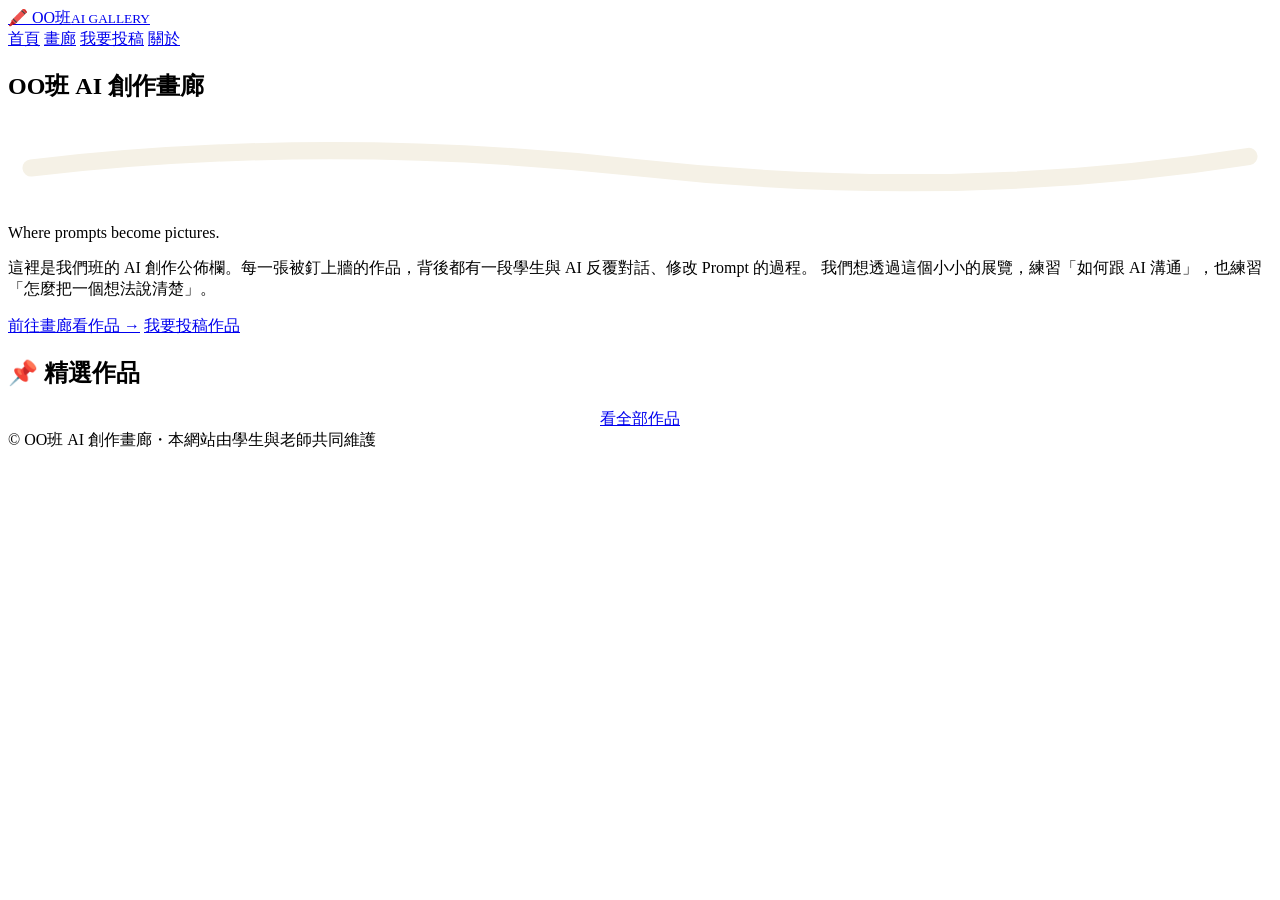
==== index.html @ 4e54271f "first commit" ====
<!DOCTYPE html>
<html lang="zh-Hant">
<head>
<meta charset="UTF-8">
<meta name="viewport" content="width=device-width, initial-scale=1.0">
<title>OO班 AI 創作畫廊</title>
<meta name="description" content="展示學生 AI 生成作品的教室公佈欄式畫廊，練習與 AI 協作創作、學習寫出好的 Prompt。">
<link rel="preconnect" href="https://fonts.googleapis.com">
<link rel="preconnect" href="https://fonts.gstatic.com" crossorigin>
<link href="https://fonts.googleapis.com/css2?family=Ma+Shan+Zheng&family=Zhi+Mang+Xing&family=Kalam:wght@400;700&family=Noto+Sans+TC:wght@400;500;700&family=Nunito:wght@400;600;700&display=swap" rel="stylesheet">
<link rel="stylesheet" href="css/style.css">
</head>
<body>

<header class="site-header blackboard-bg">
  <div class="container">
    <a href="index.html" class="brand">🖍️ OO班<small>AI GALLERY</small></a>
    <nav class="nav-tabs">
      <a class="nav-tab" data-page="home" href="index.html">首頁</a>
      <a class="nav-tab" data-page="gallery" href="gallery.html">畫廊</a>
      <a class="nav-tab" data-page="submit" href="submit.html">我要投稿</a>
      <a class="nav-tab" data-page="about" href="about.html">關於</a>
    </nav>
  </div>
</header>

<section class="hero blackboard-bg">
  <div class="container">
    <h1 class="hero-title">OO班 AI 創作畫廊</h1>
    <svg class="hero-underline" viewBox="0 0 220 14" style="display:block;margin:0 auto 22px;">
      <path d="M4 8 Q 55 2, 110 8 T 216 6" fill="none" stroke="#f5f1e6" stroke-width="3" stroke-linecap="round"/>
    </svg>
    <p class="hero-subtitle">Where prompts become pictures.</p>
    <p class="hero-desc">
      這裡是我們班的 AI 創作公佈欄。每一張被釘上牆的作品，背後都有一段學生與 AI 反覆對話、修改 Prompt 的過程。
      我們想透過這個小小的展覽，練習「如何跟 AI 溝通」，也練習「怎麼把一個想法說清楚」。
    </p>
    <div class="btn-row" style="justify-content:center;">
      <a href="gallery.html" class="btn btn-pin">前往畫廊看作品 →</a>
      <a href="submit.html" class="btn btn-chalk">我要投稿作品</a>
    </div>
  </div>
</section>

<section class="board-section cork-bg">
  <div class="container">
    <h2 class="board-heading">📌 精選作品</h2>
    <div class="note-grid" id="featured-grid"></div>
    <div style="text-align:center;margin-top:10px;">
      <a href="gallery.html" class="btn btn-outline-dark">看全部作品</a>
    </div>
  </div>
</section>

<footer class="site-footer">
  <div class="container">
    © <span id="footer-year"></span> OO班 AI 創作畫廊・本網站由學生與老師共同維護
  </div>
</footer>

<script src="js/config.js"></script>
<script src="js/api.js"></script>
<script src="js/main.js"></script>
<script src="js/home.js"></script>
</body>
</html>
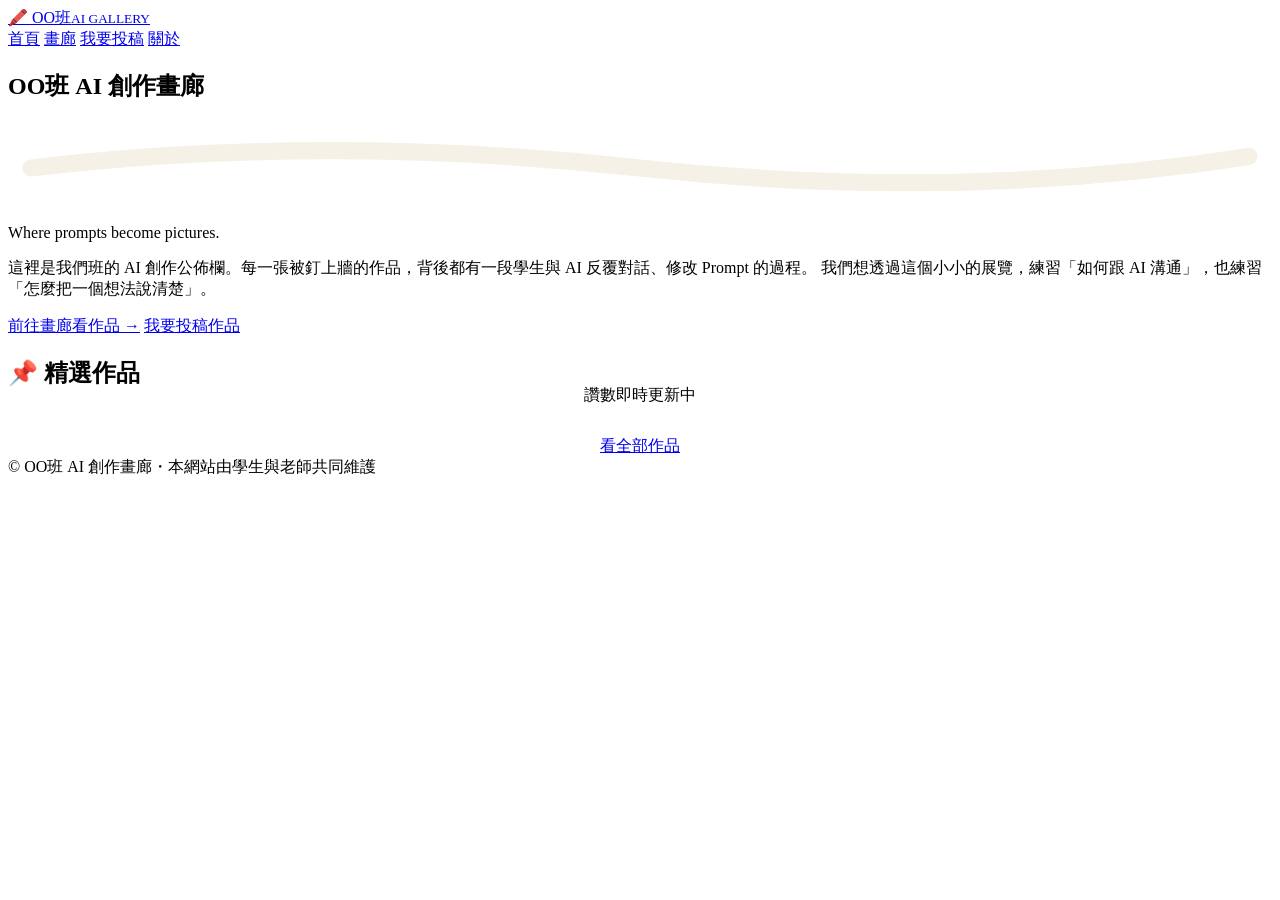
==== commit c2a15477: "update" ====
--- a/index.html
+++ b/index.html
@@ -45,6 +45,9 @@
 <section class="board-section cork-bg">
   <div class="container">
     <h2 class="board-heading">📌 精選作品</h2>
+    <p style="text-align:center;margin:-24px 0 30px;">
+      <span class="live-indicator"><span class="live-dot"></span>讚數即時更新中</span>
+    </p>
     <div class="note-grid" id="featured-grid"></div>
     <div style="text-align:center;margin-top:10px;">
       <a href="gallery.html" class="btn btn-outline-dark">看全部作品</a>
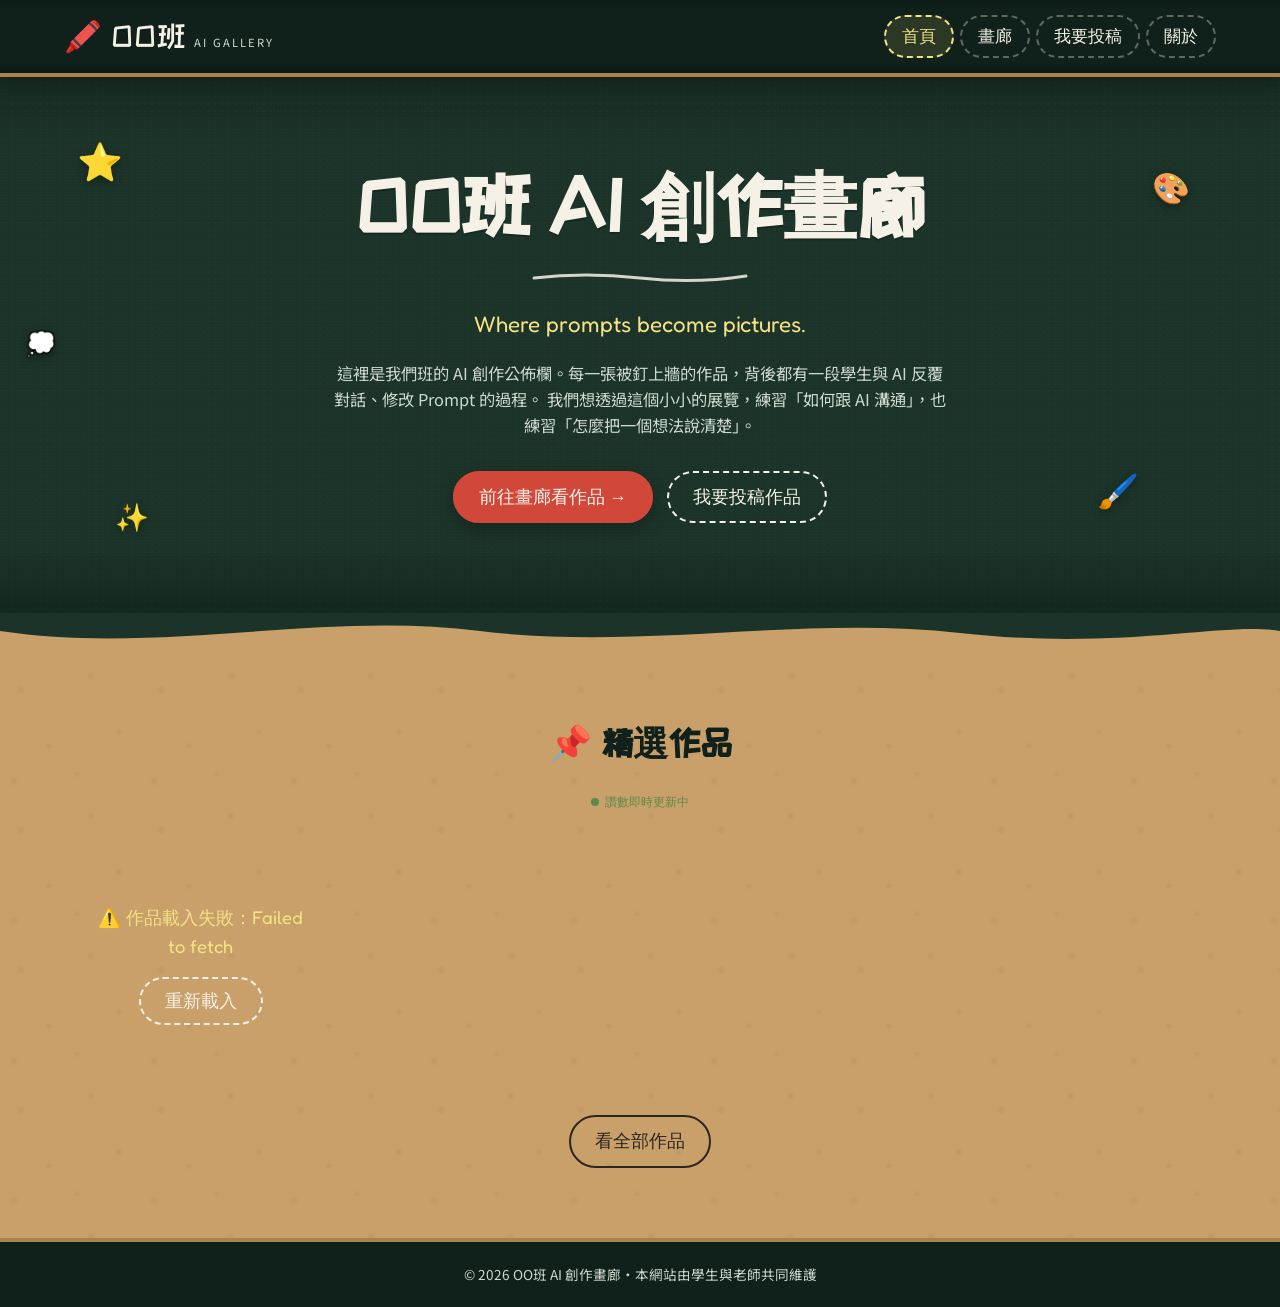
==== commit 5b6bd944: "update4" ====
--- a/index.html
+++ b/index.html
@@ -7,14 +7,14 @@
 <meta name="description" content="展示學生 AI 生成作品的教室公佈欄式畫廊，練習與 AI 協作創作、學習寫出好的 Prompt。">
 <link rel="preconnect" href="https://fonts.googleapis.com">
 <link rel="preconnect" href="https://fonts.gstatic.com" crossorigin>
-<link href="https://fonts.googleapis.com/css2?family=Ma+Shan+Zheng&family=Zhi+Mang+Xing&family=Kalam:wght@400;700&family=Noto+Sans+TC:wght@400;500;700&family=Nunito:wght@400;600;700&display=swap" rel="stylesheet">
+<link href="https://fonts.googleapis.com/css2?family=ZCOOL+KuaiLe&family=ZCOOL+QingKe+HuangYou&family=Fredoka:wght@400;500;600;700&family=Noto+Sans+TC:wght@400;500;700&family=Nunito:wght@400;600;700&display=swap" rel="stylesheet">
 <link rel="stylesheet" href="css/style.css">
 </head>
 <body>
 
 <header class="site-header blackboard-bg">
   <div class="container">
-    <a href="index.html" class="brand">🖍️ OO班<small>AI GALLERY</small></a>
+    <a href="index.html" class="brand"><span class="brand-icon">🖍️</span> OO班<small>AI GALLERY</small></a>
     <nav class="nav-tabs">
       <a class="nav-tab" data-page="home" href="index.html">首頁</a>
       <a class="nav-tab" data-page="gallery" href="gallery.html">畫廊</a>
@@ -25,6 +25,11 @@
 </header>
 
 <section class="hero blackboard-bg">
+  <span class="hero-decor d1">⭐</span>
+  <span class="hero-decor d2">🎨</span>
+  <span class="hero-decor d3">✨</span>
+  <span class="hero-decor d4">🖌️</span>
+  <span class="hero-decor d5">💭</span>
   <div class="container">
     <h1 class="hero-title">OO班 AI 創作畫廊</h1>
     <svg class="hero-underline" viewBox="0 0 220 14" style="display:block;margin:0 auto 22px;">
@@ -41,6 +46,9 @@
     </div>
   </div>
 </section>
+<svg class="wave-divider" viewBox="0 0 1200 44" preserveAspectRatio="none" xmlns="http://www.w3.org/2000/svg">
+  <path d="M0,20 C150,44 300,0 450,20 C600,40 750,4 900,22 C1050,40 1150,10 1200,20 L1200,44 L0,44 Z" style="fill:var(--cork);"/>
+</svg>
 
 <section class="board-section cork-bg">
   <div class="container">
--- a/css/style.css
+++ b/css/style.css
@@ -0,0 +1,986 @@
+/* ===================================================================
+   OO班 AI 創作畫廊 — 教室黑板布告欄風格
+   Design tokens
+   =================================================================== */
+:root {
+  /* 顏色 */
+  --blackboard: #1b3328;
+  --blackboard-dark: #10201a;
+  --blackboard-edge: #2b4a3b;
+  --chalk-white: #f5f1e6;
+  --chalk-dim: #cfd8ce;
+  --chalk-yellow: #f4e285;
+  --cork: #c9a06a;
+  --cork-light: #ddbd87;
+  --cork-dark: #a9824f;
+  --kraft: #ecdcb8;
+  --kraft-dark: #d9c495;
+  --paper: #fbf7ee;
+  --pushpin-red: #d1483b;
+  --pushpin-blue: #3f7ea6;
+  --pushpin-green: #5c8a4a;
+  --pushpin-yellow: #dba52c;
+  --tape: rgba(240, 232, 202, 0.75);
+  --ink: #2c2620;
+  --ink-soft: #5b4f3f;
+  --shadow-soft: 0 6px 16px rgba(0, 0, 0, 0.25);
+  --shadow-lift: 0 18px 30px rgba(0, 0, 0, 0.32);
+  --radius-note: 14px;
+
+  --font-display-zh: "ZCOOL KuaiLe", "Fredoka", cursive;
+  --font-display-en: "Fredoka", cursive;
+  --font-body: "Noto Sans TC", "Nunito", sans-serif;
+  --font-hand: "ZCOOL QingKe HuangYou", "ZCOOL KuaiLe", cursive;
+}
+
+* {
+  box-sizing: border-box;
+}
+
+html {
+  scroll-behavior: smooth;
+}
+
+body {
+  margin: 0;
+  font-family: var(--font-body);
+  color: var(--ink);
+  background: var(--blackboard);
+  line-height: 1.6;
+}
+
+img {
+  max-width: 100%;
+  display: block;
+}
+
+a {
+  color: inherit;
+  text-decoration: none;
+}
+
+button {
+  font-family: inherit;
+  cursor: pointer;
+}
+
+.container {
+  max-width: 1200px;
+  margin: 0 auto;
+  padding: 0 24px;
+}
+
+/* 減少動畫（尊重使用者偏好） */
+@media (prefers-reduced-motion: reduce) {
+  *, *::before, *::after {
+    animation-duration: 0.001ms !important;
+    animation-iteration-count: 1 !important;
+    transition-duration: 0.001ms !important;
+    scroll-behavior: auto !important;
+  }
+}
+
+:focus-visible {
+  outline: 3px dashed var(--chalk-yellow);
+  outline-offset: 3px;
+}
+
+/* ===================================================================
+   黑板紋理背景
+   =================================================================== */
+.blackboard-bg {
+  background-color: var(--blackboard);
+  background-image:
+    radial-gradient(rgba(255, 255, 255, 0.02) 1px, transparent 1px),
+    radial-gradient(rgba(255, 255, 255, 0.015) 1px, transparent 1px);
+  background-size: 3px 3px, 7px 7px;
+  background-position: 0 0, 2px 3px;
+  position: relative;
+}
+
+.blackboard-bg::before {
+  content: "";
+  position: absolute;
+  inset: 0;
+  background: linear-gradient(180deg, rgba(0,0,0,0.15), transparent 12%, transparent 88%, rgba(0,0,0,0.25));
+  pointer-events: none;
+}
+
+/* 木框邊緣 */
+.wood-frame {
+  border-top: 14px solid var(--cork-dark);
+  border-bottom: 14px solid var(--cork-dark);
+  box-shadow: inset 0 0 40px rgba(0,0,0,0.35);
+}
+
+/* 軟木塞紋理背景 */
+.cork-bg {
+  background-color: var(--cork);
+  background-image:
+    radial-gradient(circle at 15% 25%, rgba(0,0,0,0.06) 0, transparent 3%),
+    radial-gradient(circle at 65% 15%, rgba(0,0,0,0.05) 0, transparent 3%),
+    radial-gradient(circle at 35% 65%, rgba(0,0,0,0.06) 0, transparent 3%),
+    radial-gradient(circle at 85% 55%, rgba(0,0,0,0.05) 0, transparent 3%),
+    radial-gradient(circle at 55% 85%, rgba(0,0,0,0.05) 0, transparent 3%),
+    radial-gradient(circle at 10% 90%, rgba(0,0,0,0.05) 0, transparent 3%);
+  background-size: 140px 140px;
+}
+
+/* ===================================================================
+   Header / Nav — 貼在黑板上的標籤
+   =================================================================== */
+.site-header {
+  position: sticky;
+  top: 0;
+  z-index: 100;
+  background: var(--blackboard-dark);
+  border-bottom: 4px solid var(--cork-dark);
+  box-shadow: var(--shadow-soft);
+}
+
+.site-header .container {
+  display: flex;
+  align-items: center;
+  justify-content: space-between;
+  padding: 12px 24px;
+  flex-wrap: wrap;
+  gap: 10px;
+}
+
+.brand {
+  font-family: var(--font-display-zh);
+  color: var(--chalk-white);
+  font-size: 1.9rem;
+  letter-spacing: 1px;
+  display: flex;
+  align-items: baseline;
+  gap: 8px;
+}
+
+.brand-icon {
+  display: inline-block;
+}
+
+.brand:hover .brand-icon {
+  animation: wiggle 0.6s ease;
+}
+
+@keyframes wiggle {
+  0%, 100% { transform: rotate(0deg); }
+  25% { transform: rotate(-18deg); }
+  75% { transform: rotate(18deg); }
+}
+
+.brand small {
+  font-family: var(--font-body);
+  font-size: 0.7rem;
+  color: var(--chalk-dim);
+  letter-spacing: 2px;
+}
+
+.nav-tabs {
+  display: flex;
+  gap: 6px;
+  flex-wrap: wrap;
+}
+
+.nav-tab {
+  font-family: var(--font-display-en);
+  font-size: 1.05rem;
+  color: var(--chalk-white);
+  background: transparent;
+  border: 2px dashed rgba(245, 241, 230, 0.35);
+  border-radius: 999px;
+  padding: 6px 16px;
+  transition: transform 0.15s ease, background 0.15s ease, border-color 0.15s ease;
+  display: inline-block;
+}
+
+.nav-tab:hover {
+  background: rgba(245, 241, 230, 0.08);
+  border-color: var(--chalk-yellow);
+  transform: translateY(-2px) rotate(-1deg);
+}
+
+.nav-tab.active {
+  background: rgba(244, 226, 133, 0.12);
+  border-color: var(--chalk-yellow);
+  color: var(--chalk-yellow);
+}
+
+/* ===================================================================
+   按鈕
+   =================================================================== */
+.btn {
+  display: inline-block;
+  font-family: var(--font-display-en);
+  font-size: 1.1rem;
+  padding: 10px 24px;
+  border-radius: 999px;
+  border: 2px solid transparent;
+  transition: transform 0.15s ease, box-shadow 0.15s ease;
+}
+
+.btn-chalk {
+  background: transparent;
+  color: var(--chalk-white);
+  border: 2px dashed var(--chalk-white);
+}
+
+.btn-chalk:hover {
+  transform: rotate(-1deg) translateY(-2px);
+  background: rgba(255,255,255,0.06);
+}
+
+.btn-pin {
+  background: var(--pushpin-red);
+  color: var(--paper);
+  border-color: var(--pushpin-red);
+  box-shadow: var(--shadow-soft);
+}
+
+.btn-pin:hover {
+  transform: translateY(-2px) rotate(1deg);
+  box-shadow: var(--shadow-lift);
+}
+
+.btn-outline-dark {
+  background: transparent;
+  color: var(--ink);
+  border: 2px solid var(--ink);
+}
+
+.btn-outline-dark:hover {
+  background: var(--ink);
+  color: var(--paper);
+}
+
+.btn-row {
+  display: flex;
+  gap: 14px;
+  flex-wrap: wrap;
+}
+
+/* ===================================================================
+   Hero（首頁）
+   =================================================================== */
+.hero {
+  padding: 70px 0 90px;
+  text-align: center;
+  position: relative;
+}
+
+.hero-title {
+  font-family: var(--font-display-zh);
+  color: var(--chalk-white);
+  font-size: clamp(2.6rem, 6vw, 4.6rem);
+  margin: 0 0 6px;
+  text-shadow: 0 2px 0 rgba(0,0,0,0.2);
+}
+
+.hero-underline {
+  width: 220px;
+  height: 14px;
+  margin: 0 auto 22px;
+  opacity: 0.85;
+}
+
+.hero-subtitle {
+  font-family: var(--font-display-en);
+  color: var(--chalk-yellow);
+  font-size: 1.4rem;
+  margin: 0 0 18px;
+}
+
+.hero-desc {
+  color: var(--chalk-dim);
+  max-width: 620px;
+  margin: 0 auto 32px;
+  font-size: 1.02rem;
+}
+
+.chalk-doodle {
+  position: absolute;
+  opacity: 0.55;
+  pointer-events: none;
+}
+
+/* 漂浮的可愛裝飾貼紙 */
+.hero-decor {
+  position: absolute;
+  pointer-events: none;
+  filter: drop-shadow(0 3px 4px rgba(0, 0, 0, 0.3));
+  animation: floatBob 4.5s ease-in-out infinite;
+  z-index: 1;
+}
+
+@keyframes floatBob {
+  0%, 100% { transform: translateY(0) rotate(-6deg); }
+  50% { transform: translateY(-16px) rotate(6deg); }
+}
+
+.hero-decor.d1 { top: 10%; left: 6%; font-size: 2.3rem; animation-delay: 0s; }
+.hero-decor.d2 { top: 16%; right: 7%; font-size: 1.9rem; animation-delay: 0.7s; }
+.hero-decor.d3 { bottom: 14%; left: 9%; font-size: 1.7rem; animation-delay: 1.4s; }
+.hero-decor.d4 { bottom: 18%; right: 11%; font-size: 2.1rem; animation-delay: 2.1s; }
+.hero-decor.d5 { top: 46%; left: 2%; font-size: 1.5rem; animation-delay: 0.4s; display: none; }
+
+@media (min-width: 900px) {
+  .hero-decor.d5 { display: block; }
+}
+
+/* 波浪分隔線：黑板轉軟木塞區塊之間的可愛過場 */
+.wave-divider {
+  display: block;
+  width: 100%;
+  height: 44px;
+  margin-top: -2px;
+  position: relative;
+  z-index: 2;
+}
+
+/* ===================================================================
+   便條紙卡片（作品卡片）— 公佈欄核心元件
+   =================================================================== */
+.board-section {
+  padding: 60px 0 70px;
+}
+
+.board-heading {
+  text-align: center;
+  font-family: var(--font-display-zh);
+  color: var(--blackboard-dark);
+  font-size: 2.2rem;
+  margin: 0 0 40px;
+}
+
+.note-grid {
+  display: grid;
+  grid-template-columns: repeat(auto-fill, minmax(240px, 1fr));
+  gap: 34px 28px;
+  padding: 10px 4px 30px;
+}
+
+.note-card {
+  background: var(--paper);
+  border-radius: var(--radius-note);
+  box-shadow: var(--shadow-soft);
+  padding: 14px 14px 16px;
+  position: relative;
+  cursor: pointer;
+  transition: transform 0.25s ease, box-shadow 0.25s ease;
+  will-change: transform;
+}
+
+.note-card:nth-child(2n) { transform: rotate(-2deg); }
+.note-card:nth-child(3n) { transform: rotate(1.5deg); }
+.note-card:nth-child(4n) { transform: rotate(-1deg); }
+.note-card:nth-child(5n) { transform: rotate(2deg); }
+
+.note-card:hover,
+.note-card:focus-visible {
+  transform: translateY(-6px) rotate(0deg) scale(1.02);
+  box-shadow: var(--shadow-lift);
+  z-index: 5;
+}
+
+.note-card .pin {
+  position: absolute;
+  top: -12px;
+  left: 50%;
+  transform: translateX(-50%);
+  width: 20px;
+  height: 20px;
+  border-radius: 50%;
+  box-shadow: 0 3px 4px rgba(0,0,0,0.35), inset 0 2px 2px rgba(255,255,255,0.5);
+  z-index: 2;
+}
+.note-card .pin::after {
+  content: "";
+  position: absolute;
+  top: 3px;
+  left: 4px;
+  width: 6px;
+  height: 6px;
+  border-radius: 50%;
+  background: rgba(255, 255, 255, 0.75);
+}
+.note-card:nth-child(3n) .pin { background: var(--pushpin-blue); }
+.note-card:nth-child(3n+1) .pin { background: var(--pushpin-red); }
+.note-card:nth-child(3n+2) .pin { background: var(--pushpin-yellow); }
+
+.note-card .sticker {
+  position: absolute;
+  top: -14px;
+  left: 6px;
+  font-size: 1.4rem;
+  transform: rotate(-18deg);
+  filter: drop-shadow(0 2px 2px rgba(0, 0, 0, 0.25));
+  z-index: 3;
+  line-height: 1;
+}
+.note-card .sticker::before { content: "⭐"; }
+.note-card:nth-child(5n+2) .sticker::before { content: "✨"; }
+.note-card:nth-child(5n+3) .sticker::before { content: "💖"; }
+.note-card:nth-child(5n+4) .sticker::before { content: "🌈"; }
+.note-card:nth-child(5n) .sticker::before { content: "🎨"; }
+
+.note-card .tape-corner {
+  position: absolute;
+  width: 46px;
+  height: 20px;
+  background: repeating-linear-gradient(
+    45deg,
+    var(--tape) 0 6px,
+    rgba(255, 255, 255, 0.4) 6px 12px
+  );
+  top: -8px;
+  right: 10px;
+  transform: rotate(8deg);
+  box-shadow: 0 1px 2px rgba(0,0,0,0.15);
+}
+
+.note-thumb-wrap {
+  overflow: hidden;
+  border-radius: 10px;
+  background: var(--kraft);
+  aspect-ratio: 4 / 3;
+  margin-bottom: 10px;
+}
+
+.note-thumb-wrap img {
+  width: 100%;
+  height: 100%;
+  object-fit: cover;
+  transition: transform 0.4s ease;
+}
+
+.note-card:hover .note-thumb-wrap img {
+  transform: scale(1.06);
+}
+
+.note-meta-row {
+  display: flex;
+  justify-content: space-between;
+  align-items: baseline;
+  gap: 8px;
+}
+
+.note-student {
+  font-family: var(--font-hand);
+  font-size: 1.25rem;
+  color: var(--ink);
+}
+
+.note-class {
+  font-size: 0.78rem;
+  color: var(--ink-soft);
+  background: var(--kraft);
+  padding: 2px 8px;
+  border-radius: 10px;
+  white-space: nowrap;
+}
+
+.note-tags {
+  margin-top: 8px;
+  display: flex;
+  gap: 6px;
+  flex-wrap: wrap;
+}
+
+.tag-chip {
+  font-size: 0.72rem;
+  padding: 2px 9px;
+  border-radius: 12px;
+  background: rgba(63, 126, 166, 0.12);
+  color: var(--pushpin-blue);
+  border: 1px solid rgba(63, 126, 166, 0.3);
+}
+
+.tool-chip {
+  font-size: 0.72rem;
+  padding: 2px 9px;
+  border-radius: 12px;
+  background: rgba(92, 138, 74, 0.14);
+  color: var(--pushpin-green);
+  border: 1px solid rgba(92, 138, 74, 0.35);
+  font-weight: 600;
+}
+
+.note-footer-row {
+  margin-top: 10px;
+  display: flex;
+  justify-content: space-between;
+  align-items: center;
+}
+
+.like-count {
+  font-size: 0.85rem;
+  color: var(--pushpin-red);
+  font-weight: 700;
+  display: inline-block;
+}
+
+.note-card-new {
+  animation: cardArrive 1.5s ease;
+  box-shadow: 0 0 0 3px var(--chalk-yellow), var(--shadow-lift);
+}
+
+@keyframes cardArrive {
+  0% { opacity: 0; transform: translateY(-16px) scale(0.9); }
+  55% { opacity: 1; }
+  100% { opacity: 1; transform: translateY(0) scale(1); }
+}
+
+.like-count-pulse {
+  animation: likePulse 0.7s ease;
+}
+
+@keyframes likePulse {
+  0% { transform: scale(1); }
+  40% { transform: scale(1.4); color: #a8402f; }
+  100% { transform: scale(1); }
+}
+
+.live-indicator {
+  display: inline-flex;
+  align-items: center;
+  gap: 6px;
+  font-size: 0.78rem;
+  font-family: var(--font-display-en);
+  color: var(--pushpin-green);
+}
+
+.live-indicator.on-dark {
+  color: var(--chalk-yellow);
+}
+
+.live-dot {
+  width: 8px;
+  height: 8px;
+  border-radius: 50%;
+  background: var(--pushpin-green);
+  display: inline-block;
+  animation: livePulse 1.6s infinite;
+}
+
+.live-indicator.on-dark .live-dot {
+  background: var(--chalk-yellow);
+}
+
+@keyframes livePulse {
+  0%, 100% { opacity: 1; box-shadow: 0 0 0 0 rgba(92, 138, 74, 0.45); }
+  50% { opacity: 0.65; box-shadow: 0 0 0 5px rgba(92, 138, 74, 0); }
+}
+
+/* ===================================================================
+   畫廊頁 — 篩選列
+   =================================================================== */
+.filter-bar {
+  background: var(--kraft);
+  border-radius: 8px;
+  padding: 16px;
+  margin: 24px 0 10px;
+  display: flex;
+  gap: 14px;
+  flex-wrap: wrap;
+  align-items: center;
+  box-shadow: inset 0 0 0 2px var(--kraft-dark);
+}
+
+.filter-bar input[type="text"],
+.filter-bar select {
+  font-family: var(--font-body);
+  padding: 8px 12px;
+  border: 2px solid var(--kraft-dark);
+  border-radius: 6px;
+  background: var(--paper);
+  color: var(--ink);
+  font-size: 0.92rem;
+}
+
+.filter-bar input[type="text"] {
+  flex: 1;
+  min-width: 180px;
+}
+
+.filter-label {
+  font-family: var(--font-display-en);
+  color: var(--ink-soft);
+  font-size: 0.95rem;
+}
+
+.result-count {
+  color: var(--chalk-dim);
+  font-size: 0.9rem;
+  margin: 4px 0 20px;
+  text-align: center;
+}
+
+/* ===================================================================
+   狀態訊息（載入 / 錯誤 / 空）
+   =================================================================== */
+.state-msg {
+  text-align: center;
+  padding: 50px 20px;
+  color: var(--chalk-dim);
+  font-family: var(--font-display-en);
+  font-size: 1.15rem;
+}
+
+.state-msg.error {
+  color: var(--chalk-yellow);
+}
+
+.state-msg .retry-btn {
+  margin-top: 16px;
+}
+
+.spinner-chalk {
+  width: 40px;
+  height: 40px;
+  margin: 0 auto 16px;
+  border: 4px dashed var(--chalk-white);
+  border-radius: 50%;
+  animation: spin 1.4s linear infinite;
+}
+
+@keyframes spin {
+  to { transform: rotate(360deg); }
+}
+
+/* ===================================================================
+   Modal — 作品詳細
+   =================================================================== */
+.modal-overlay {
+  position: fixed;
+  inset: 0;
+  background: rgba(16, 32, 26, 0.82);
+  display: none;
+  align-items: center;
+  justify-content: center;
+  z-index: 1000;
+  padding: 20px;
+}
+
+.modal-overlay.open {
+  display: flex;
+}
+
+.modal-box {
+  background: var(--paper);
+  max-width: 880px;
+  width: 100%;
+  max-height: 90vh;
+  overflow-y: auto;
+  border-radius: 8px;
+  box-shadow: var(--shadow-lift);
+  position: relative;
+  padding: 30px;
+}
+
+.modal-close {
+  position: absolute;
+  top: 14px;
+  right: 16px;
+  background: var(--ink);
+  color: var(--paper);
+  border: none;
+  width: 34px;
+  height: 34px;
+  border-radius: 50%;
+  font-size: 1.1rem;
+  line-height: 1;
+}
+
+.modal-grid {
+  display: grid;
+  grid-template-columns: 1.1fr 1fr;
+  gap: 26px;
+}
+
+@media (max-width: 720px) {
+  .modal-grid { grid-template-columns: 1fr; }
+}
+
+.modal-img-wrap {
+  background: var(--kraft);
+  border-radius: 6px;
+  overflow: hidden;
+}
+
+.modal-img-wrap img {
+  width: 100%;
+  height: auto;
+}
+
+.modal-title {
+  font-family: var(--font-hand);
+  font-size: 1.8rem;
+  margin: 0 0 4px;
+}
+
+.modal-sub {
+  color: var(--ink-soft);
+  font-size: 0.92rem;
+  margin-bottom: 14px;
+}
+
+.prompt-note {
+  background: var(--chalk-yellow);
+  border-radius: 4px;
+  padding: 14px 16px;
+  font-family: var(--font-hand);
+  font-size: 1.15rem;
+  color: #453b1a;
+  box-shadow: var(--shadow-soft);
+  transform: rotate(-1deg);
+  margin-bottom: 16px;
+  position: relative;
+}
+
+.prompt-note::before {
+  content: "AI Prompt";
+  position: absolute;
+  top: -12px;
+  left: 14px;
+  background: var(--pushpin-red);
+  color: #fff;
+  font-family: var(--font-display-en);
+  font-size: 0.75rem;
+  padding: 2px 10px;
+  border-radius: 10px;
+}
+
+.desc-block {
+  margin-bottom: 16px;
+  font-size: 0.96rem;
+}
+
+.desc-block h4,
+.comments-block h4 {
+  font-family: var(--font-display-en);
+  color: var(--ink-soft);
+  margin: 0 0 6px;
+  font-size: 1rem;
+}
+
+.like-row {
+  display: flex;
+  align-items: center;
+  gap: 12px;
+  margin: 18px 0;
+}
+
+.like-btn {
+  background: var(--pushpin-red);
+  color: #fff;
+  border: none;
+  padding: 8px 18px;
+  border-radius: 20px;
+  font-family: var(--font-display-en);
+  font-size: 1rem;
+  transition: transform 0.15s ease;
+}
+
+.like-btn:hover { transform: scale(1.06); }
+.like-btn:disabled {
+  background: var(--kraft-dark);
+  cursor: default;
+}
+
+.comments-block {
+  border-top: 2px dashed var(--kraft-dark);
+  padding-top: 16px;
+}
+
+.comment-item {
+  background: var(--kraft);
+  border-radius: 6px;
+  padding: 8px 12px;
+  margin-bottom: 8px;
+  font-size: 0.9rem;
+}
+
+.comment-item b {
+  font-family: var(--font-hand);
+  font-size: 1.05rem;
+  margin-right: 6px;
+}
+
+.comment-time {
+  display: block;
+  font-size: 0.72rem;
+  color: var(--ink-soft);
+  margin-top: 2px;
+}
+
+.comment-form {
+  display: flex;
+  gap: 8px;
+  margin-top: 12px;
+  flex-wrap: wrap;
+}
+
+.comment-form input {
+  flex: 1;
+  min-width: 120px;
+  padding: 8px 10px;
+  border: 2px solid var(--kraft-dark);
+  border-radius: 6px;
+  font-family: var(--font-body);
+}
+
+.comment-form input[name="name"] {
+  flex: 0 0 120px;
+}
+
+/* ===================================================================
+   投稿頁 — 表單
+   =================================================================== */
+.submit-wrap {
+  max-width: 720px;
+  margin: 0 auto;
+  padding: 50px 0 90px;
+  position: relative;
+}
+
+.steps-note {
+  background: var(--paper);
+  border-radius: 8px;
+  padding: 22px 26px;
+  box-shadow: var(--shadow-soft);
+  margin-bottom: 30px;
+  transform: rotate(-0.6deg);
+}
+
+.steps-note h3 {
+  font-family: var(--font-hand);
+  font-size: 1.5rem;
+  margin-top: 0;
+}
+
+.steps-note ol {
+  padding-left: 20px;
+  margin: 0;
+}
+
+.steps-note li {
+  margin-bottom: 6px;
+}
+
+.submit-form {
+  background: var(--kraft);
+  border-radius: 10px;
+  padding: 30px;
+  box-shadow: inset 0 0 0 3px var(--kraft-dark);
+}
+
+.form-row {
+  margin-bottom: 18px;
+}
+
+.form-row label {
+  display: block;
+  font-family: var(--font-display-en);
+  color: var(--ink-soft);
+  margin-bottom: 6px;
+  font-size: 1rem;
+}
+
+.form-row input,
+.form-row select,
+.form-row textarea {
+  width: 100%;
+  padding: 10px 12px;
+  border: 2px solid var(--kraft-dark);
+  border-radius: 6px;
+  font-family: var(--font-body);
+  font-size: 0.96rem;
+  background: var(--paper);
+  color: var(--ink);
+}
+
+.form-row textarea {
+  resize: vertical;
+  min-height: 90px;
+}
+
+.form-hint {
+  font-size: 0.8rem;
+  color: var(--ink-soft);
+  margin-top: 4px;
+}
+
+.form-msg {
+  margin-top: 16px;
+  padding: 14px 18px;
+  border-radius: 6px;
+  font-size: 0.95rem;
+  display: none;
+}
+
+.form-msg.show { display: block; }
+.form-msg.success { background: #dff0d2; color: #33581f; border: 2px solid #6ba043; }
+.form-msg.pending { background: #fdf1cf; color: #6b510f; border: 2px solid #dba52c; }
+.form-msg.error { background: #fadbd6; color: #7a2116; border: 2px solid var(--pushpin-red); }
+
+/* ===================================================================
+   關於頁
+   =================================================================== */
+.about-wrap {
+  max-width: 760px;
+  margin: 0 auto;
+  padding: 60px 0 90px;
+  color: var(--paper);
+  position: relative;
+}
+
+.about-wrap h1 {
+  font-family: var(--font-display-zh);
+  color: var(--chalk-white);
+  font-size: 2.6rem;
+  text-align: center;
+}
+
+.about-card {
+  background: var(--paper);
+  color: var(--ink);
+  border-radius: 8px;
+  padding: 26px 30px;
+  margin-bottom: 22px;
+  box-shadow: var(--shadow-soft);
+}
+
+.about-card:nth-child(odd) { transform: rotate(-0.5deg); }
+.about-card:nth-child(even) { transform: rotate(0.5deg); }
+
+.about-card h3 {
+  font-family: var(--font-hand);
+  font-size: 1.5rem;
+  margin-top: 0;
+}
+
+/* ===================================================================
+   Footer
+   =================================================================== */
+.site-footer {
+  background: var(--blackboard-dark);
+  color: var(--chalk-dim);
+  text-align: center;
+  padding: 22px 0;
+  font-size: 0.85rem;
+  border-top: 4px solid var(--cork-dark);
+}
+
+/* ===================================================================
+   RWD
+   =================================================================== */
+@media (max-width: 640px) {
+  .hero { padding: 48px 0 60px; }
+  .board-section { padding: 40px 0 50px; }
+  .note-grid { grid-template-columns: repeat(auto-fill, minmax(150px, 1fr)); gap: 26px 16px; }
+  .site-header .container { justify-content: center; }
+  .filter-bar { flex-direction: column; align-items: stretch; }
+  .modal-box { padding: 20px; }
+}
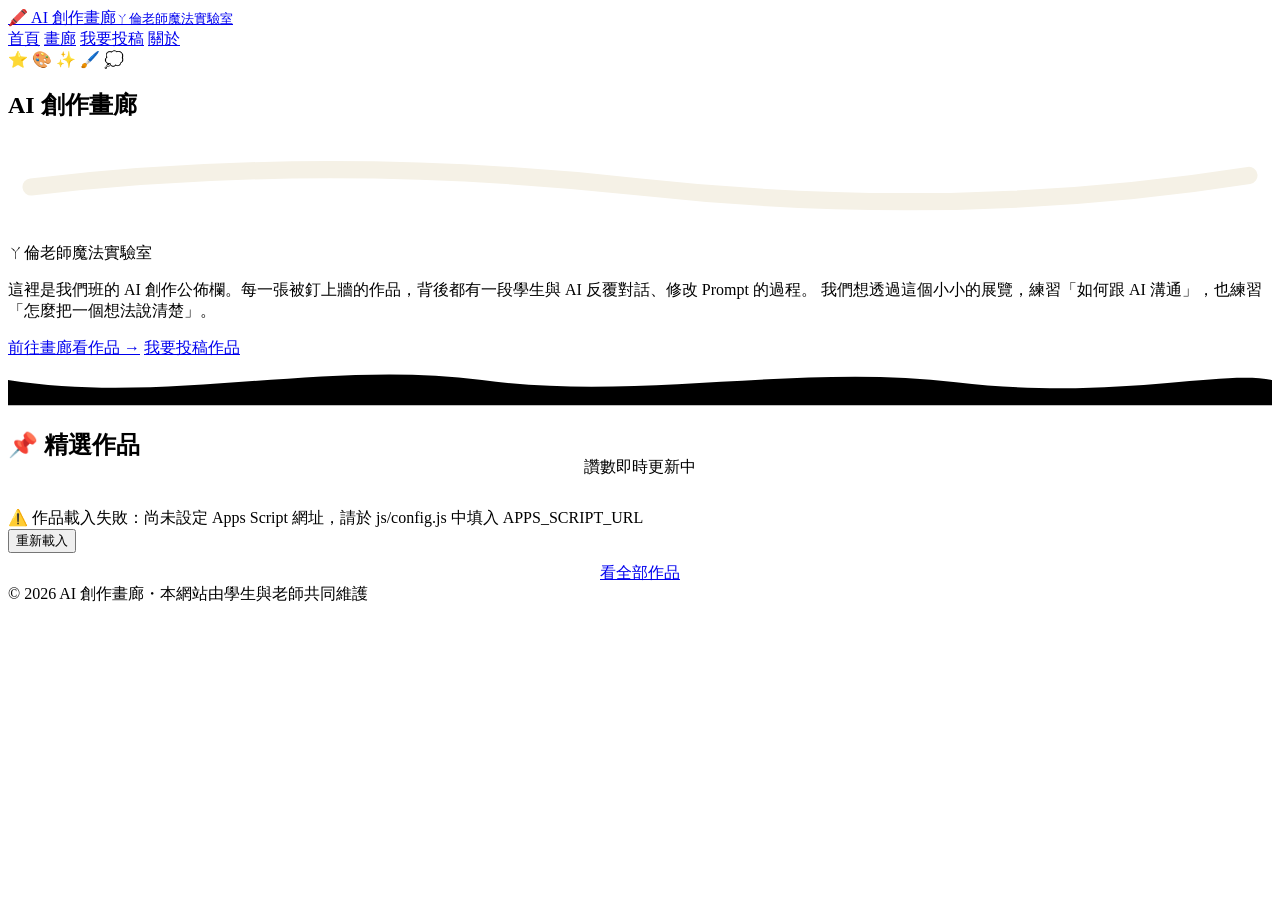
==== commit 438c5b53: "update5" ====
--- a/index.html
+++ b/index.html
@@ -3,7 +3,7 @@
 <head>
 <meta charset="UTF-8">
 <meta name="viewport" content="width=device-width, initial-scale=1.0">
-<title>OO班 AI 創作畫廊</title>
+<title>AI 創作畫廊</title>
 <meta name="description" content="展示學生 AI 生成作品的教室公佈欄式畫廊，練習與 AI 協作創作、學習寫出好的 Prompt。">
 <link rel="preconnect" href="https://fonts.googleapis.com">
 <link rel="preconnect" href="https://fonts.gstatic.com" crossorigin>
@@ -14,7 +14,7 @@
 
 <header class="site-header blackboard-bg">
   <div class="container">
-    <a href="index.html" class="brand"><span class="brand-icon">🖍️</span> OO班<small>AI GALLERY</small></a>
+    <a href="index.html" class="brand"><span class="brand-icon">🖍️</span> AI 創作畫廊<small>ㄚ倫老師魔法實驗室</small></a>
     <nav class="nav-tabs">
       <a class="nav-tab" data-page="home" href="index.html">首頁</a>
       <a class="nav-tab" data-page="gallery" href="gallery.html">畫廊</a>
@@ -31,11 +31,11 @@
   <span class="hero-decor d4">🖌️</span>
   <span class="hero-decor d5">💭</span>
   <div class="container">
-    <h1 class="hero-title">OO班 AI 創作畫廊</h1>
+    <h1 class="hero-title">AI 創作畫廊</h1>
     <svg class="hero-underline" viewBox="0 0 220 14" style="display:block;margin:0 auto 22px;">
       <path d="M4 8 Q 55 2, 110 8 T 216 6" fill="none" stroke="#f5f1e6" stroke-width="3" stroke-linecap="round"/>
     </svg>
-    <p class="hero-subtitle">Where prompts become pictures.</p>
+    <p class="hero-subtitle">ㄚ倫老師魔法實驗室</p>
     <p class="hero-desc">
       這裡是我們班的 AI 創作公佈欄。每一張被釘上牆的作品，背後都有一段學生與 AI 反覆對話、修改 Prompt 的過程。
       我們想透過這個小小的展覽，練習「如何跟 AI 溝通」，也練習「怎麼把一個想法說清楚」。
@@ -65,7 +65,7 @@
 
 <footer class="site-footer">
   <div class="container">
-    © <span id="footer-year"></span> OO班 AI 創作畫廊・本網站由學生與老師共同維護
+    © <span id="footer-year"></span> AI 創作畫廊・本網站由學生與老師共同維護
   </div>
 </footer>
 
--- a/css/style.css
+++ b/css/style.css
@@ -1,986 +1,319 @@
-/* ===================================================================
-   OO班 AI 創作畫廊 — 教室黑板布告欄風格
-   Design tokens
-   =================================================================== */
-:root {
-  /* 顏色 */
-  --blackboard: #1b3328;
-  --blackboard-dark: #10201a;
-  --blackboard-edge: #2b4a3b;
-  --chalk-white: #f5f1e6;
-  --chalk-dim: #cfd8ce;
-  --chalk-yellow: #f4e285;
-  --cork: #c9a06a;
-  --cork-light: #ddbd87;
-  --cork-dark: #a9824f;
-  --kraft: #ecdcb8;
-  --kraft-dark: #d9c495;
-  --paper: #fbf7ee;
-  --pushpin-red: #d1483b;
-  --pushpin-blue: #3f7ea6;
-  --pushpin-green: #5c8a4a;
-  --pushpin-yellow: #dba52c;
-  --tape: rgba(240, 232, 202, 0.75);
-  --ink: #2c2620;
-  --ink-soft: #5b4f3f;
-  --shadow-soft: 0 6px 16px rgba(0, 0, 0, 0.25);
-  --shadow-lift: 0 18px 30px rgba(0, 0, 0, 0.32);
-  --radius-note: 14px;
-
-  --font-display-zh: "ZCOOL KuaiLe", "Fredoka", cursive;
-  --font-display-en: "Fredoka", cursive;
-  --font-body: "Noto Sans TC", "Nunito", sans-serif;
-  --font-hand: "ZCOOL QingKe HuangYou", "ZCOOL KuaiLe", cursive;
-}
-
-* {
-  box-sizing: border-box;
-}
-
-html {
-  scroll-behavior: smooth;
-}
-
-body {
-  margin: 0;
-  font-family: var(--font-body);
-  color: var(--ink);
-  background: var(--blackboard);
-  line-height: 1.6;
-}
-
-img {
-  max-width: 100%;
-  display: block;
-}
-
-a {
-  color: inherit;
-  text-decoration: none;
-}
-
-button {
-  font-family: inherit;
-  cursor: pointer;
-}
-
-.container {
-  max-width: 1200px;
-  margin: 0 auto;
-  padding: 0 24px;
-}
-
-/* 減少動畫（尊重使用者偏好） */
-@media (prefers-reduced-motion: reduce) {
-  *, *::before, *::after {
-    animation-duration: 0.001ms !important;
-    animation-iteration-count: 1 !important;
-    transition-duration: 0.001ms !important;
-    scroll-behavior: auto !important;
-  }
-}
-
-:focus-visible {
-  outline: 3px dashed var(--chalk-yellow);
-  outline-offset: 3px;
-}
-
-/* ===================================================================
-   黑板紋理背景
-   =================================================================== */
-.blackboard-bg {
-  background-color: var(--blackboard);
-  background-image:
-    radial-gradient(rgba(255, 255, 255, 0.02) 1px, transparent 1px),
-    radial-gradient(rgba(255, 255, 255, 0.015) 1px, transparent 1px);
-  background-size: 3px 3px, 7px 7px;
-  background-position: 0 0, 2px 3px;
-  position: relative;
-}
-
-.blackboard-bg::before {
-  content: "";
-  position: absolute;
-  inset: 0;
-  background: linear-gradient(180deg, rgba(0,0,0,0.15), transparent 12%, transparent 88%, rgba(0,0,0,0.25));
-  pointer-events: none;
-}
-
-/* 木框邊緣 */
-.wood-frame {
-  border-top: 14px solid var(--cork-dark);
-  border-bottom: 14px solid var(--cork-dark);
-  box-shadow: inset 0 0 40px rgba(0,0,0,0.35);
-}
-
-/* 軟木塞紋理背景 */
-.cork-bg {
-  background-color: var(--cork);
-  background-image:
-    radial-gradient(circle at 15% 25%, rgba(0,0,0,0.06) 0, transparent 3%),
-    radial-gradient(circle at 65% 15%, rgba(0,0,0,0.05) 0, transparent 3%),
-    radial-gradient(circle at 35% 65%, rgba(0,0,0,0.06) 0, transparent 3%),
-    radial-gradient(circle at 85% 55%, rgba(0,0,0,0.05) 0, transparent 3%),
-    radial-gradient(circle at 55% 85%, rgba(0,0,0,0.05) 0, transparent 3%),
-    radial-gradient(circle at 10% 90%, rgba(0,0,0,0.05) 0, transparent 3%);
-  background-size: 140px 140px;
-}
-
-/* ===================================================================
-   Header / Nav — 貼在黑板上的標籤
-   =================================================================== */
-.site-header {
-  position: sticky;
-  top: 0;
-  z-index: 100;
-  background: var(--blackboard-dark);
-  border-bottom: 4px solid var(--cork-dark);
-  box-shadow: var(--shadow-soft);
-}
-
-.site-header .container {
-  display: flex;
-  align-items: center;
-  justify-content: space-between;
-  padding: 12px 24px;
-  flex-wrap: wrap;
-  gap: 10px;
-}
-
-.brand {
-  font-family: var(--font-display-zh);
-  color: var(--chalk-white);
-  font-size: 1.9rem;
-  letter-spacing: 1px;
-  display: flex;
-  align-items: baseline;
-  gap: 8px;
-}
-
-.brand-icon {
-  display: inline-block;
-}
-
-.brand:hover .brand-icon {
-  animation: wiggle 0.6s ease;
-}
-
-@keyframes wiggle {
-  0%, 100% { transform: rotate(0deg); }
-  25% { transform: rotate(-18deg); }
-  75% { transform: rotate(18deg); }
-}
-
-.brand small {
-  font-family: var(--font-body);
-  font-size: 0.7rem;
-  color: var(--chalk-dim);
-  letter-spacing: 2px;
-}
-
-.nav-tabs {
-  display: flex;
-  gap: 6px;
-  flex-wrap: wrap;
-}
-
-.nav-tab {
-  font-family: var(--font-display-en);
-  font-size: 1.05rem;
-  color: var(--chalk-white);
-  background: transparent;
-  border: 2px dashed rgba(245, 241, 230, 0.35);
-  border-radius: 999px;
-  padding: 6px 16px;
-  transition: transform 0.15s ease, background 0.15s ease, border-color 0.15s ease;
-  display: inline-block;
-}
-
-.nav-tab:hover {
-  background: rgba(245, 241, 230, 0.08);
-  border-color: var(--chalk-yellow);
-  transform: translateY(-2px) rotate(-1deg);
-}
-
-.nav-tab.active {
-  background: rgba(244, 226, 133, 0.12);
-  border-color: var(--chalk-yellow);
-  color: var(--chalk-yellow);
-}
-
-/* ===================================================================
-   按鈕
-   =================================================================== */
-.btn {
-  display: inline-block;
-  font-family: var(--font-display-en);
-  font-size: 1.1rem;
-  padding: 10px 24px;
-  border-radius: 999px;
-  border: 2px solid transparent;
-  transition: transform 0.15s ease, box-shadow 0.15s ease;
-}
-
-.btn-chalk {
-  background: transparent;
-  color: var(--chalk-white);
-  border: 2px dashed var(--chalk-white);
-}
-
-.btn-chalk:hover {
-  transform: rotate(-1deg) translateY(-2px);
-  background: rgba(255,255,255,0.06);
-}
-
-.btn-pin {
-  background: var(--pushpin-red);
-  color: var(--paper);
-  border-color: var(--pushpin-red);
-  box-shadow: var(--shadow-soft);
-}
-
-.btn-pin:hover {
-  transform: translateY(-2px) rotate(1deg);
-  box-shadow: var(--shadow-lift);
-}
-
-.btn-outline-dark {
-  background: transparent;
-  color: var(--ink);
-  border: 2px solid var(--ink);
-}
-
-.btn-outline-dark:hover {
-  background: var(--ink);
-  color: var(--paper);
-}
-
-.btn-row {
-  display: flex;
-  gap: 14px;
-  flex-wrap: wrap;
-}
-
-/* ===================================================================
-   Hero（首頁）
-   =================================================================== */
-.hero {
-  padding: 70px 0 90px;
-  text-align: center;
-  position: relative;
-}
-
-.hero-title {
-  font-family: var(--font-display-zh);
-  color: var(--chalk-white);
-  font-size: clamp(2.6rem, 6vw, 4.6rem);
-  margin: 0 0 6px;
-  text-shadow: 0 2px 0 rgba(0,0,0,0.2);
-}
-
-.hero-underline {
-  width: 220px;
-  height: 14px;
-  margin: 0 auto 22px;
-  opacity: 0.85;
-}
-
-.hero-subtitle {
-  font-family: var(--font-display-en);
-  color: var(--chalk-yellow);
-  font-size: 1.4rem;
-  margin: 0 0 18px;
-}
-
-.hero-desc {
-  color: var(--chalk-dim);
-  max-width: 620px;
-  margin: 0 auto 32px;
-  font-size: 1.02rem;
-}
-
-.chalk-doodle {
-  position: absolute;
-  opacity: 0.55;
-  pointer-events: none;
-}
-
-/* 漂浮的可愛裝飾貼紙 */
-.hero-decor {
-  position: absolute;
-  pointer-events: none;
-  filter: drop-shadow(0 3px 4px rgba(0, 0, 0, 0.3));
-  animation: floatBob 4.5s ease-in-out infinite;
-  z-index: 1;
-}
-
-@keyframes floatBob {
-  0%, 100% { transform: translateY(0) rotate(-6deg); }
-  50% { transform: translateY(-16px) rotate(6deg); }
-}
-
-.hero-decor.d1 { top: 10%; left: 6%; font-size: 2.3rem; animation-delay: 0s; }
-.hero-decor.d2 { top: 16%; right: 7%; font-size: 1.9rem; animation-delay: 0.7s; }
-.hero-decor.d3 { bottom: 14%; left: 9%; font-size: 1.7rem; animation-delay: 1.4s; }
-.hero-decor.d4 { bottom: 18%; right: 11%; font-size: 2.1rem; animation-delay: 2.1s; }
-.hero-decor.d5 { top: 46%; left: 2%; font-size: 1.5rem; animation-delay: 0.4s; display: none; }
-
-@media (min-width: 900px) {
-  .hero-decor.d5 { display: block; }
-}
-
-/* 波浪分隔線：黑板轉軟木塞區塊之間的可愛過場 */
-.wave-divider {
-  display: block;
-  width: 100%;
-  height: 44px;
-  margin-top: -2px;
-  position: relative;
-  z-index: 2;
-}
-
-/* ===================================================================
-   便條紙卡片（作品卡片）— 公佈欄核心元件
-   =================================================================== */
-.board-section {
-  padding: 60px 0 70px;
-}
-
-.board-heading {
-  text-align: center;
-  font-family: var(--font-display-zh);
-  color: var(--blackboard-dark);
-  font-size: 2.2rem;
-  margin: 0 0 40px;
-}
-
-.note-grid {
-  display: grid;
-  grid-template-columns: repeat(auto-fill, minmax(240px, 1fr));
-  gap: 34px 28px;
-  padding: 10px 4px 30px;
-}
-
-.note-card {
-  background: var(--paper);
-  border-radius: var(--radius-note);
-  box-shadow: var(--shadow-soft);
-  padding: 14px 14px 16px;
-  position: relative;
-  cursor: pointer;
-  transition: transform 0.25s ease, box-shadow 0.25s ease;
-  will-change: transform;
-}
-
-.note-card:nth-child(2n) { transform: rotate(-2deg); }
-.note-card:nth-child(3n) { transform: rotate(1.5deg); }
-.note-card:nth-child(4n) { transform: rotate(-1deg); }
-.note-card:nth-child(5n) { transform: rotate(2deg); }
-
-.note-card:hover,
-.note-card:focus-visible {
-  transform: translateY(-6px) rotate(0deg) scale(1.02);
-  box-shadow: var(--shadow-lift);
-  z-index: 5;
-}
-
-.note-card .pin {
-  position: absolute;
-  top: -12px;
-  left: 50%;
-  transform: translateX(-50%);
-  width: 20px;
-  height: 20px;
-  border-radius: 50%;
-  box-shadow: 0 3px 4px rgba(0,0,0,0.35), inset 0 2px 2px rgba(255,255,255,0.5);
-  z-index: 2;
-}
-.note-card .pin::after {
-  content: "";
-  position: absolute;
-  top: 3px;
-  left: 4px;
-  width: 6px;
-  height: 6px;
-  border-radius: 50%;
-  background: rgba(255, 255, 255, 0.75);
-}
-.note-card:nth-child(3n) .pin { background: var(--pushpin-blue); }
-.note-card:nth-child(3n+1) .pin { background: var(--pushpin-red); }
-.note-card:nth-child(3n+2) .pin { background: var(--pushpin-yellow); }
-
-.note-card .sticker {
-  position: absolute;
-  top: -14px;
-  left: 6px;
-  font-size: 1.4rem;
-  transform: rotate(-18deg);
-  filter: drop-shadow(0 2px 2px rgba(0, 0, 0, 0.25));
-  z-index: 3;
-  line-height: 1;
-}
-.note-card .sticker::before { content: "⭐"; }
-.note-card:nth-child(5n+2) .sticker::before { content: "✨"; }
-.note-card:nth-child(5n+3) .sticker::before { content: "💖"; }
-.note-card:nth-child(5n+4) .sticker::before { content: "🌈"; }
-.note-card:nth-child(5n) .sticker::before { content: "🎨"; }
-
-.note-card .tape-corner {
-  position: absolute;
-  width: 46px;
-  height: 20px;
-  background: repeating-linear-gradient(
-    45deg,
-    var(--tape) 0 6px,
-    rgba(255, 255, 255, 0.4) 6px 12px
+/**
+ * ===================================================================================
+ * OO班 AI 創作畫廊 — Google Apps Script 後端
+ * ===================================================================================
+ *
+ * 使用方式：
+ * 1. 建立一份 Google Sheet，並依照 README.md 建立三個分頁：
+ *    Artworks / AuthorizedUsers / Comments（欄位順序請務必照抄）
+ * 2. 在該 Google Sheet 中：擴充功能 > Apps Script，把這個檔案的內容整份貼上
+ *    （這是「綁定腳本 bound script」，會自動抓到目前這份 Sheet，不需要填 Sheet ID）
+ * 3. 修改下方 CONFIG.DRIVE_BACKUP_FOLDER_ID，填入你的 Google Drive 備份資料夾 ID
+ * 4. 部署 > 新增部署作業 > 類型選「網頁應用程式」
+ *      - 執行身分：我
+ *      - 具有存取權的使用者：任何人
+ * 5. 授權時會跳出 Google 帳號授權畫面，需同意「查看、編輯、建立及刪除您的 Google 試算表」
+ *    與「查看、編輯、建立及刪除您在 Google 雲端硬碟中的檔案」等權限（因為要寫入 Sheet 與備份圖片到 Drive）
+ * 6. 部署完成後會拿到一個網址（結尾是 /exec），把它填入前端 js/config.js 的 APPS_SCRIPT_URL
+ *
+ * 詳細步驟另見 README.md
+ * ===================================================================================
+ */
+
+const CONFIG = {
+  SHEET_ARTWORKS: "Artworks",
+  SHEET_USERS: "AuthorizedUsers",
+  SHEET_COMMENTS: "Comments",
+  // 請填入你要用來備份圖片的 Google Drive 資料夾 ID
+  // （在資料夾網址 https://drive.google.com/drive/folders/XXXXXXXX 中，XXXXXXXX 就是 ID）
+  DRIVE_BACKUP_FOLDER_ID: "PASTE_YOUR_DRIVE_FOLDER_ID_HERE",
+};
+
+const ARTWORK_HEADERS = [
+  "ID",
+  "Timestamp",
+  "StudentName",
+  "ClassName",
+  "ImageURL",
+  "DriveBackupURL",
+  "Prompt",
+  "Description",
+  "AITool",
+  "Tags",
+  "Likes",
+  "Approved",
+];
+
+const USER_HEADERS = ["StudentName", "ClassName", "Status", "AutoApprove"];
+const COMMENT_HEADERS = ["ArtworkID", "CommenterName", "Comment", "Timestamp"];
+
+/* =========================================================================
+   共用工具
+   ========================================================================= */
+
+function getSheet_(name) {
+  const ss = SpreadsheetApp.getActiveSpreadsheet();
+  const sheet = ss.getSheetByName(name);
+  if (!sheet) {
+    throw new Error(`找不到分頁「${name}」，請確認 Google Sheet 是否已建立此分頁`);
+  }
+  return sheet;
+}
+
+/** 將整個分頁（含表頭）轉成物件陣列 */
+function sheetToObjects_(sheet) {
+  const data = sheet.getDataRange().getValues();
+  if (data.length < 2) return [];
+  const headers = data[0];
+  const rows = data.slice(1);
+  return rows
+    .filter((row) => row.some((cell) => cell !== "" && cell !== null))
+    .map((row) => {
+      const obj = {};
+      headers.forEach((h, i) => {
+        obj[h] = row[i];
+      });
+      return obj;
+    });
+}
+
+/** 依欄位名稱找出該欄位是第幾欄（1-based） */
+function colIndex_(sheet, headerName) {
+  const headers = sheet.getRange(1, 1, 1, sheet.getLastColumn()).getValues()[0];
+  const idx = headers.indexOf(headerName);
+  if (idx === -1) throw new Error(`分頁「${sheet.getName()}」找不到欄位「${headerName}」`);
+  return idx + 1;
+}
+
+/** 依 ID 欄位找出資料列（回傳 row number，1-based，找不到回傳 -1） */
+function findRowById_(sheet, idColName, idValue) {
+  const idCol = colIndex_(sheet, idColName);
+  const values = sheet.getRange(2, idCol, Math.max(sheet.getLastRow() - 1, 0), 1).getValues();
+  for (let i = 0; i < values.length; i++) {
+    if (String(values[i][0]) === String(idValue)) return i + 2; // +2: 跳過表頭 + 0-based
+  }
+  return -1;
+}
+
+function jsonOut_(obj) {
+  return ContentService.createTextOutput(JSON.stringify(obj)).setMimeType(
+    ContentService.MimeType.JSON
   );
-  top: -8px;
-  right: 10px;
-  transform: rotate(8deg);
-  box-shadow: 0 1px 2px rgba(0,0,0,0.15);
-}
-
-.note-thumb-wrap {
-  overflow: hidden;
-  border-radius: 10px;
-  background: var(--kraft);
-  aspect-ratio: 4 / 3;
-  margin-bottom: 10px;
-}
-
-.note-thumb-wrap img {
-  width: 100%;
-  height: 100%;
-  object-fit: cover;
-  transition: transform 0.4s ease;
-}
-
-.note-card:hover .note-thumb-wrap img {
-  transform: scale(1.06);
-}
-
-.note-meta-row {
-  display: flex;
-  justify-content: space-between;
-  align-items: baseline;
-  gap: 8px;
-}
-
-.note-student {
-  font-family: var(--font-hand);
-  font-size: 1.25rem;
-  color: var(--ink);
-}
-
-.note-class {
-  font-size: 0.78rem;
-  color: var(--ink-soft);
-  background: var(--kraft);
-  padding: 2px 8px;
-  border-radius: 10px;
-  white-space: nowrap;
-}
-
-.note-tags {
-  margin-top: 8px;
-  display: flex;
-  gap: 6px;
-  flex-wrap: wrap;
-}
-
-.tag-chip {
-  font-size: 0.72rem;
-  padding: 2px 9px;
-  border-radius: 12px;
-  background: rgba(63, 126, 166, 0.12);
-  color: var(--pushpin-blue);
-  border: 1px solid rgba(63, 126, 166, 0.3);
-}
-
-.tool-chip {
-  font-size: 0.72rem;
-  padding: 2px 9px;
-  border-radius: 12px;
-  background: rgba(92, 138, 74, 0.14);
-  color: var(--pushpin-green);
-  border: 1px solid rgba(92, 138, 74, 0.35);
-  font-weight: 600;
-}
-
-.note-footer-row {
-  margin-top: 10px;
-  display: flex;
-  justify-content: space-between;
-  align-items: center;
-}
-
-.like-count {
-  font-size: 0.85rem;
-  color: var(--pushpin-red);
-  font-weight: 700;
-  display: inline-block;
-}
-
-.note-card-new {
-  animation: cardArrive 1.5s ease;
-  box-shadow: 0 0 0 3px var(--chalk-yellow), var(--shadow-lift);
-}
-
-@keyframes cardArrive {
-  0% { opacity: 0; transform: translateY(-16px) scale(0.9); }
-  55% { opacity: 1; }
-  100% { opacity: 1; transform: translateY(0) scale(1); }
-}
-
-.like-count-pulse {
-  animation: likePulse 0.7s ease;
-}
-
-@keyframes likePulse {
-  0% { transform: scale(1); }
-  40% { transform: scale(1.4); color: #a8402f; }
-  100% { transform: scale(1); }
-}
-
-.live-indicator {
-  display: inline-flex;
-  align-items: center;
-  gap: 6px;
-  font-size: 0.78rem;
-  font-family: var(--font-display-en);
-  color: var(--pushpin-green);
-}
-
-.live-indicator.on-dark {
-  color: var(--chalk-yellow);
-}
-
-.live-dot {
-  width: 8px;
-  height: 8px;
-  border-radius: 50%;
-  background: var(--pushpin-green);
-  display: inline-block;
-  animation: livePulse 1.6s infinite;
-}
-
-.live-indicator.on-dark .live-dot {
-  background: var(--chalk-yellow);
-}
-
-@keyframes livePulse {
-  0%, 100% { opacity: 1; box-shadow: 0 0 0 0 rgba(92, 138, 74, 0.45); }
-  50% { opacity: 0.65; box-shadow: 0 0 0 5px rgba(92, 138, 74, 0); }
-}
-
-/* ===================================================================
-   畫廊頁 — 篩選列
-   =================================================================== */
-.filter-bar {
-  background: var(--kraft);
-  border-radius: 8px;
-  padding: 16px;
-  margin: 24px 0 10px;
-  display: flex;
-  gap: 14px;
-  flex-wrap: wrap;
-  align-items: center;
-  box-shadow: inset 0 0 0 2px var(--kraft-dark);
-}
-
-.filter-bar input[type="text"],
-.filter-bar select {
-  font-family: var(--font-body);
-  padding: 8px 12px;
-  border: 2px solid var(--kraft-dark);
-  border-radius: 6px;
-  background: var(--paper);
-  color: var(--ink);
-  font-size: 0.92rem;
-}
-
-.filter-bar input[type="text"] {
-  flex: 1;
-  min-width: 180px;
-}
-
-.filter-label {
-  font-family: var(--font-display-en);
-  color: var(--ink-soft);
-  font-size: 0.95rem;
-}
-
-.result-count {
-  color: var(--chalk-dim);
-  font-size: 0.9rem;
-  margin: 4px 0 20px;
-  text-align: center;
-}
-
-/* ===================================================================
-   狀態訊息（載入 / 錯誤 / 空）
-   =================================================================== */
-.state-msg {
-  text-align: center;
-  padding: 50px 20px;
-  color: var(--chalk-dim);
-  font-family: var(--font-display-en);
-  font-size: 1.15rem;
-}
-
-.state-msg.error {
-  color: var(--chalk-yellow);
-}
-
-.state-msg .retry-btn {
-  margin-top: 16px;
-}
-
-.spinner-chalk {
-  width: 40px;
-  height: 40px;
-  margin: 0 auto 16px;
-  border: 4px dashed var(--chalk-white);
-  border-radius: 50%;
-  animation: spin 1.4s linear infinite;
-}
-
-@keyframes spin {
-  to { transform: rotate(360deg); }
-}
-
-/* ===================================================================
-   Modal — 作品詳細
-   =================================================================== */
-.modal-overlay {
-  position: fixed;
-  inset: 0;
-  background: rgba(16, 32, 26, 0.82);
-  display: none;
-  align-items: center;
-  justify-content: center;
-  z-index: 1000;
-  padding: 20px;
-}
-
-.modal-overlay.open {
-  display: flex;
-}
-
-.modal-box {
-  background: var(--paper);
-  max-width: 880px;
-  width: 100%;
-  max-height: 90vh;
-  overflow-y: auto;
-  border-radius: 8px;
-  box-shadow: var(--shadow-lift);
-  position: relative;
-  padding: 30px;
-}
-
-.modal-close {
-  position: absolute;
-  top: 14px;
-  right: 16px;
-  background: var(--ink);
-  color: var(--paper);
-  border: none;
-  width: 34px;
-  height: 34px;
-  border-radius: 50%;
-  font-size: 1.1rem;
-  line-height: 1;
-}
-
-.modal-grid {
-  display: grid;
-  grid-template-columns: 1.1fr 1fr;
-  gap: 26px;
-}
-
-@media (max-width: 720px) {
-  .modal-grid { grid-template-columns: 1fr; }
-}
-
-.modal-img-wrap {
-  background: var(--kraft);
-  border-radius: 6px;
-  overflow: hidden;
-}
-
-.modal-img-wrap img {
-  width: 100%;
-  height: auto;
-}
-
-.modal-title {
-  font-family: var(--font-hand);
-  font-size: 1.8rem;
-  margin: 0 0 4px;
-}
-
-.modal-sub {
-  color: var(--ink-soft);
-  font-size: 0.92rem;
-  margin-bottom: 14px;
-}
-
-.prompt-note {
-  background: var(--chalk-yellow);
-  border-radius: 4px;
-  padding: 14px 16px;
-  font-family: var(--font-hand);
-  font-size: 1.15rem;
-  color: #453b1a;
-  box-shadow: var(--shadow-soft);
-  transform: rotate(-1deg);
-  margin-bottom: 16px;
-  position: relative;
-}
-
-.prompt-note::before {
-  content: "AI Prompt";
-  position: absolute;
-  top: -12px;
-  left: 14px;
-  background: var(--pushpin-red);
-  color: #fff;
-  font-family: var(--font-display-en);
-  font-size: 0.75rem;
-  padding: 2px 10px;
-  border-radius: 10px;
-}
-
-.desc-block {
-  margin-bottom: 16px;
-  font-size: 0.96rem;
-}
-
-.desc-block h4,
-.comments-block h4 {
-  font-family: var(--font-display-en);
-  color: var(--ink-soft);
-  margin: 0 0 6px;
-  font-size: 1rem;
-}
-
-.like-row {
-  display: flex;
-  align-items: center;
-  gap: 12px;
-  margin: 18px 0;
-}
-
-.like-btn {
-  background: var(--pushpin-red);
-  color: #fff;
-  border: none;
-  padding: 8px 18px;
-  border-radius: 20px;
-  font-family: var(--font-display-en);
-  font-size: 1rem;
-  transition: transform 0.15s ease;
-}
-
-.like-btn:hover { transform: scale(1.06); }
-.like-btn:disabled {
-  background: var(--kraft-dark);
-  cursor: default;
-}
-
-.comments-block {
-  border-top: 2px dashed var(--kraft-dark);
-  padding-top: 16px;
-}
-
-.comment-item {
-  background: var(--kraft);
-  border-radius: 6px;
-  padding: 8px 12px;
-  margin-bottom: 8px;
-  font-size: 0.9rem;
-}
-
-.comment-item b {
-  font-family: var(--font-hand);
-  font-size: 1.05rem;
-  margin-right: 6px;
-}
-
-.comment-time {
-  display: block;
-  font-size: 0.72rem;
-  color: var(--ink-soft);
-  margin-top: 2px;
-}
-
-.comment-form {
-  display: flex;
-  gap: 8px;
-  margin-top: 12px;
-  flex-wrap: wrap;
-}
-
-.comment-form input {
-  flex: 1;
-  min-width: 120px;
-  padding: 8px 10px;
-  border: 2px solid var(--kraft-dark);
-  border-radius: 6px;
-  font-family: var(--font-body);
-}
-
-.comment-form input[name="name"] {
-  flex: 0 0 120px;
-}
-
-/* ===================================================================
-   投稿頁 — 表單
-   =================================================================== */
-.submit-wrap {
-  max-width: 720px;
-  margin: 0 auto;
-  padding: 50px 0 90px;
-  position: relative;
-}
-
-.steps-note {
-  background: var(--paper);
-  border-radius: 8px;
-  padding: 22px 26px;
-  box-shadow: var(--shadow-soft);
-  margin-bottom: 30px;
-  transform: rotate(-0.6deg);
-}
-
-.steps-note h3 {
-  font-family: var(--font-hand);
-  font-size: 1.5rem;
-  margin-top: 0;
-}
-
-.steps-note ol {
-  padding-left: 20px;
-  margin: 0;
-}
-
-.steps-note li {
-  margin-bottom: 6px;
-}
-
-.submit-form {
-  background: var(--kraft);
-  border-radius: 10px;
-  padding: 30px;
-  box-shadow: inset 0 0 0 3px var(--kraft-dark);
-}
-
-.form-row {
-  margin-bottom: 18px;
-}
-
-.form-row label {
-  display: block;
-  font-family: var(--font-display-en);
-  color: var(--ink-soft);
-  margin-bottom: 6px;
-  font-size: 1rem;
-}
-
-.form-row input,
-.form-row select,
-.form-row textarea {
-  width: 100%;
-  padding: 10px 12px;
-  border: 2px solid var(--kraft-dark);
-  border-radius: 6px;
-  font-family: var(--font-body);
-  font-size: 0.96rem;
-  background: var(--paper);
-  color: var(--ink);
-}
-
-.form-row textarea {
-  resize: vertical;
-  min-height: 90px;
-}
-
-.form-hint {
-  font-size: 0.8rem;
-  color: var(--ink-soft);
-  margin-top: 4px;
-}
-
-.form-msg {
-  margin-top: 16px;
-  padding: 14px 18px;
-  border-radius: 6px;
-  font-size: 0.95rem;
-  display: none;
-}
-
-.form-msg.show { display: block; }
-.form-msg.success { background: #dff0d2; color: #33581f; border: 2px solid #6ba043; }
-.form-msg.pending { background: #fdf1cf; color: #6b510f; border: 2px solid #dba52c; }
-.form-msg.error { background: #fadbd6; color: #7a2116; border: 2px solid var(--pushpin-red); }
-
-/* ===================================================================
-   關於頁
-   =================================================================== */
-.about-wrap {
-  max-width: 760px;
-  margin: 0 auto;
-  padding: 60px 0 90px;
-  color: var(--paper);
-  position: relative;
-}
-
-.about-wrap h1 {
-  font-family: var(--font-display-zh);
-  color: var(--chalk-white);
-  font-size: 2.6rem;
-  text-align: center;
-}
-
-.about-card {
-  background: var(--paper);
-  color: var(--ink);
-  border-radius: 8px;
-  padding: 26px 30px;
-  margin-bottom: 22px;
-  box-shadow: var(--shadow-soft);
-}
-
-.about-card:nth-child(odd) { transform: rotate(-0.5deg); }
-.about-card:nth-child(even) { transform: rotate(0.5deg); }
-
-.about-card h3 {
-  font-family: var(--font-hand);
-  font-size: 1.5rem;
-  margin-top: 0;
-}
-
-/* ===================================================================
-   Footer
-   =================================================================== */
-.site-footer {
-  background: var(--blackboard-dark);
-  color: var(--chalk-dim);
-  text-align: center;
-  padding: 22px 0;
-  font-size: 0.85rem;
-  border-top: 4px solid var(--cork-dark);
-}
-
-/* ===================================================================
-   RWD
-   =================================================================== */
-@media (max-width: 640px) {
-  .hero { padding: 48px 0 60px; }
-  .board-section { padding: 40px 0 50px; }
-  .note-grid { grid-template-columns: repeat(auto-fill, minmax(150px, 1fr)); gap: 26px 16px; }
-  .site-header .container { justify-content: center; }
-  .filter-bar { flex-direction: column; align-items: stretch; }
-  .modal-box { padding: 20px; }
-}
+}
+
+function parseBoolean_(val) {
+  if (typeof val === "boolean") return val;
+  const s = String(val).trim().toUpperCase();
+  return s === "TRUE" || s === "1" || s === "YES";
+}
+
+/* =========================================================================
+   doGet — 讀取資料
+   ========================================================================= */
+
+function doGet(e) {
+  try {
+    const action = (e.parameter && e.parameter.action) || "list";
+
+    if (action === "comments") {
+      const artworkId = e.parameter.artworkId;
+      if (!artworkId) return jsonOut_({ error: "缺少 artworkId 參數" });
+      const sheet = getSheet_(CONFIG.SHEET_COMMENTS);
+      const all = sheetToObjects_(sheet);
+      const comments = all
+        .filter((c) => String(c.ArtworkID) === String(artworkId))
+        .sort((a, b) => new Date(a.Timestamp) - new Date(b.Timestamp));
+      return jsonOut_({ comments });
+    }
+
+    // 預設：回傳所有已上架作品
+    const sheet = getSheet_(CONFIG.SHEET_ARTWORKS);
+    const all = sheetToObjects_(sheet);
+    const approved = all
+      .filter((a) => parseBoolean_(a.Approved))
+      .sort((a, b) => new Date(b.Timestamp) - new Date(a.Timestamp));
+    return jsonOut_({ artworks: approved });
+  } catch (err) {
+    return jsonOut_({ error: err.message });
+  }
+}
+
+/* =========================================================================
+   doPost — 寫入資料（投稿 / 按讚 / 留言）
+   ========================================================================= */
+
+function doPost(e) {
+  try {
+    const body = JSON.parse(e.postData.contents);
+    const action = body.action;
+
+    if (action === "submit") return handleSubmit_(body);
+    if (action === "like") return handleLike_(body);
+    if (action === "comment") return handleComment_(body);
+
+    return jsonOut_({ error: "未知的 action：" + action });
+  } catch (err) {
+    return jsonOut_({ error: err.message });
+  }
+}
+
+/* -------------------------------------------------------------------------
+   action = submit
+   ------------------------------------------------------------------------- */
+function handleSubmit_(body) {
+  const studentName = String(body.studentName || "").trim();
+  const className = String(body.className || "").trim();
+  const imageUrl = String(body.imageUrl || "").trim();
+  const aiTool = String(body.aiTool || "").trim();
+  const prompt = String(body.prompt || "").trim();
+  const description = String(body.description || "").trim();
+  const tags = String(body.tags || "").trim();
+
+  if (!studentName) {
+    return jsonOut_({ error: "姓名為必填欄位" });
+  }
+
+  // 1. 檢查授權名單
+  const usersSheet = getSheet_(CONFIG.SHEET_USERS);
+  const users = sheetToObjects_(usersSheet);
+  const matched = users.find(
+    (u) =>
+      String(u.StudentName).trim() === studentName &&
+      String(u.ClassName).trim() === className
+  );
+
+  if (!matched) {
+    return jsonOut_({
+      error: "找不到你的投稿授權資料，請確認姓名與班級是否與老師登記的一致，或聯絡老師開通投稿權限",
+    });
+  }
+  if (String(matched.Status).trim().toLowerCase() !== "active") {
+    return jsonOut_({ error: "你的投稿權限目前為停用狀態，請聯絡老師確認" });
+  }
+
+  const autoApprove = parseBoolean_(matched.AutoApprove);
+
+  // 2. 備份圖片到 Google Drive（沒有圖片連結，或備份失敗，都不阻擋投稿）
+  let backupUrl = "";
+  if (imageUrl) {
+    try {
+      backupUrl = backupImageToDrive_(imageUrl, studentName);
+    } catch (backupErr) {
+      backupUrl = "";
+    }
+  }
+
+  // 3. 寫入 Artworks 分頁
+  const artworksSheet = getSheet_(CONFIG.SHEET_ARTWORKS);
+  const id = Utilities.getUuid();
+  const timestamp = new Date();
+
+  artworksSheet.appendRow([
+    id,
+    timestamp,
+    studentName,
+    className,
+    imageUrl,
+    backupUrl,
+    prompt,
+    description,
+    aiTool,
+    tags,
+    0,
+    autoApprove ? "TRUE" : "FALSE",
+  ]);
+
+  return jsonOut_({ success: true, id, approved: autoApprove });
+}
+
+/** 把圖片抓下來備份到指定 Drive 資料夾，回傳可公開檢視的連結 */
+function backupImageToDrive_(imageUrl, studentName) {
+  if (
+    !CONFIG.DRIVE_BACKUP_FOLDER_ID ||
+    CONFIG.DRIVE_BACKUP_FOLDER_ID.indexOf("PASTE_YOUR_DRIVE_FOLDER_ID_HERE") !== -1
+  ) {
+    // 尚未設定備份資料夾，直接跳過備份
+    return "";
+  }
+  const response = UrlFetchApp.fetch(imageUrl, { muteHttpExceptions: true });
+  if (response.getResponseCode() !== 200) {
+    throw new Error("無法下載圖片，HTTP " + response.getResponseCode());
+  }
+  const blob = response.getBlob();
+  const folder = DriveApp.getFolderById(CONFIG.DRIVE_BACKUP_FOLDER_ID);
+  const safeName = studentName.replace(/[^\w\u4e00-\u9fa5]/g, "_");
+  const fileName = safeName + "_" + Date.now() + "." + guessExtension_(blob.getContentType());
+  const file = folder.createFile(blob).setName(fileName);
+  file.setSharing(DriveApp.Access.ANYONE_WITH_LINK, DriveApp.Permission.VIEW);
+
+  // 轉換成可直接當圖片來源使用的連結
+  return "https://drive.google.com/uc?export=view&id=" + file.getId();
+}
+
+function guessExtension_(contentType) {
+  if (!contentType) return "jpg";
+  if (contentType.indexOf("png") !== -1) return "png";
+  if (contentType.indexOf("gif") !== -1) return "gif";
+  if (contentType.indexOf("webp") !== -1) return "webp";
+  return "jpg";
+}
+
+/* -------------------------------------------------------------------------
+   action = like
+   ------------------------------------------------------------------------- */
+function handleLike_(body) {
+  const artworkId = body.artworkId;
+  if (!artworkId) return jsonOut_({ error: "缺少 artworkId" });
+
+  const sheet = getSheet_(CONFIG.SHEET_ARTWORKS);
+  const rowNum = findRowById_(sheet, "ID", artworkId);
+  if (rowNum === -1) return jsonOut_({ error: "找不到對應的作品 ID" });
+
+  const likesCol = colIndex_(sheet, "Likes");
+  const cell = sheet.getRange(rowNum, likesCol);
+  const current = Number(cell.getValue()) || 0;
+  const updated = current + 1;
+  cell.setValue(updated);
+
+  return jsonOut_({ success: true, likes: updated });
+}
+
+/* -------------------------------------------------------------------------
+   action = comment
+   ------------------------------------------------------------------------- */
+function handleComment_(body) {
+  const artworkId = body.artworkId;
+  const commenterName = String(body.commenterName || "").trim();
+  const comment = String(body.comment || "").trim();
+
+  if (!artworkId || !commenterName || !comment) {
+    return jsonOut_({ error: "缺少必要欄位（artworkId / commenterName / comment）" });
+  }
+
+  const sheet = getSheet_(CONFIG.SHEET_COMMENTS);
+  sheet.appendRow([artworkId, commenterName, comment, new Date()]);
+
+  return jsonOut_({ success: true });
+}
+
+/* =========================================================================
+   （選用）初始化分頁表頭 — 若你想用程式碼快速建立空白分頁結構，
+   可在 Apps Script 編輯器中手動執行這個函式一次
+   ========================================================================= */
+function setupSheets_() {
+  const ss = SpreadsheetApp.getActiveSpreadsheet();
+
+  function ensureSheet(name, headers) {
+    let sheet = ss.getSheetByName(name);
+    if (!sheet) sheet = ss.insertSheet(name);
+    if (sheet.getLastRow() === 0) {
+      sheet.appendRow(headers);
+      sheet.setFrozenRows(1);
+    }
+    return sheet;
+  }
+
+  ensureSheet(CONFIG.SHEET_ARTWORKS, ARTWORK_HEADERS);
+  ensureSheet(CONFIG.SHEET_USERS, USER_HEADERS);
+  ensureSheet(CONFIG.SHEET_COMMENTS, COMMENT_HEADERS);
+}
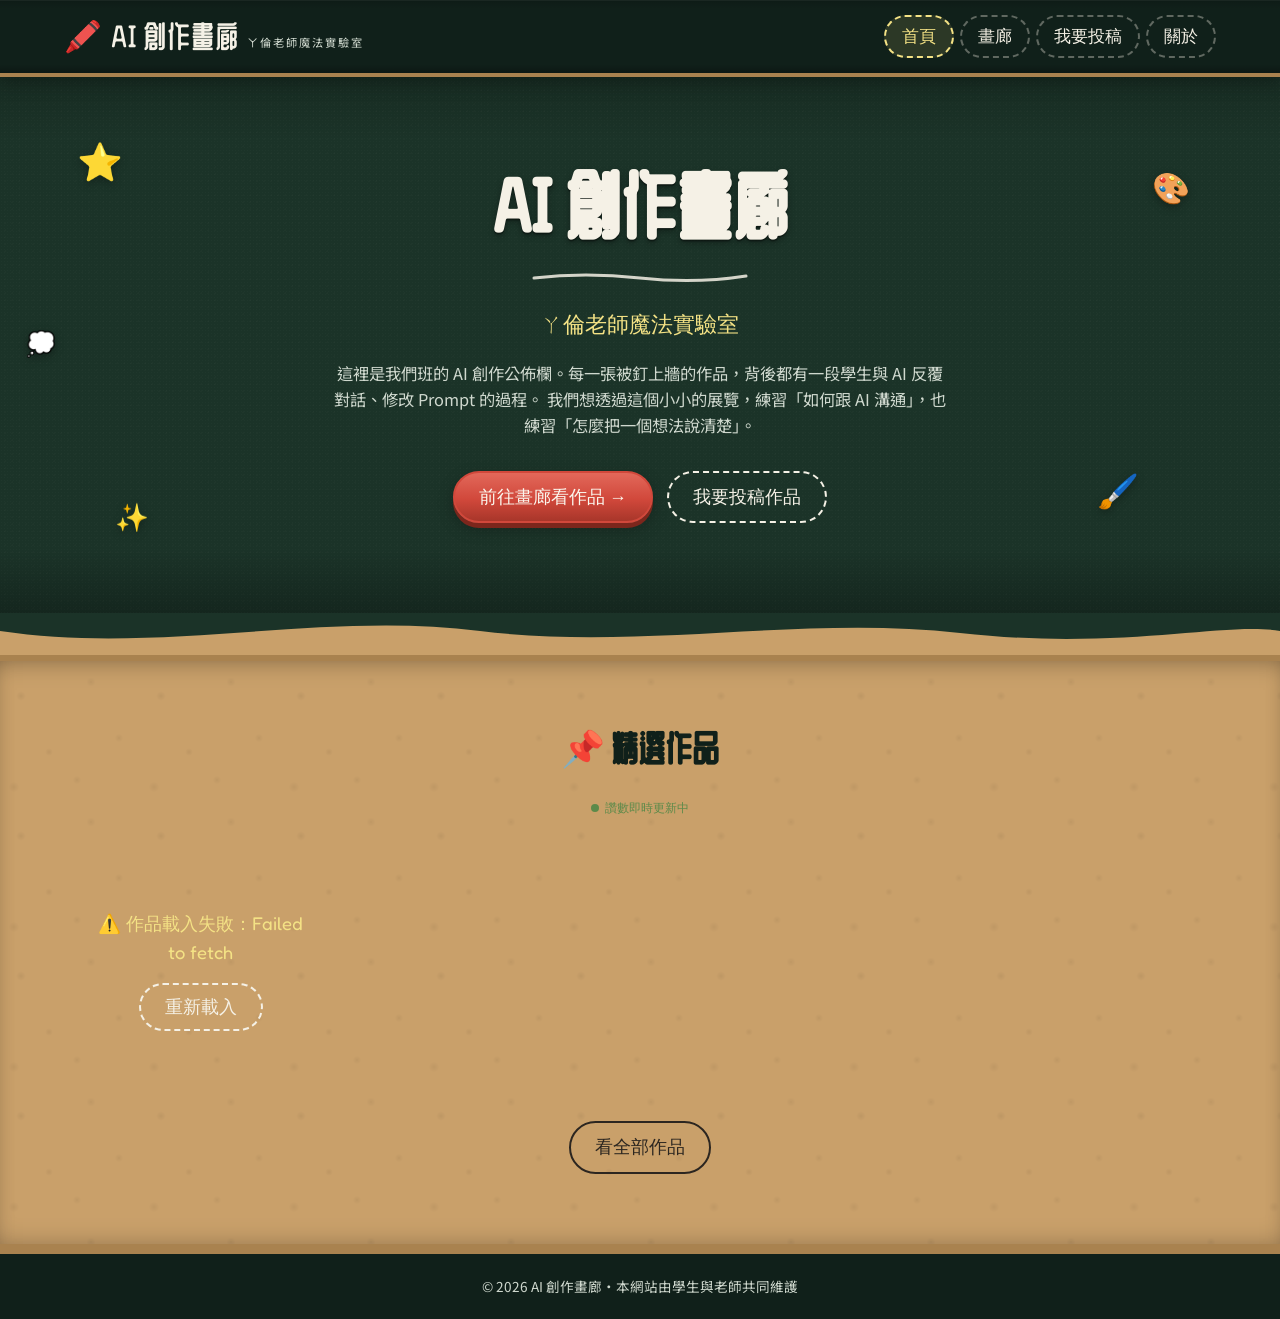
==== commit 179bb44b: "new layout" ====
--- a/index.html
+++ b/index.html
@@ -7,7 +7,7 @@
 <meta name="description" content="展示學生 AI 生成作品的教室公佈欄式畫廊，練習與 AI 協作創作、學習寫出好的 Prompt。">
 <link rel="preconnect" href="https://fonts.googleapis.com">
 <link rel="preconnect" href="https://fonts.gstatic.com" crossorigin>
-<link href="https://fonts.googleapis.com/css2?family=ZCOOL+KuaiLe&family=ZCOOL+QingKe+HuangYou&family=Fredoka:wght@400;500;600;700&family=Noto+Sans+TC:wght@400;500;700&family=Nunito:wght@400;600;700&display=swap" rel="stylesheet">
+<link href="https://fonts.googleapis.com/css2?family=WDXL+Lubrifont+TC&family=Fredoka:wght@400;500;600;700&family=Noto+Sans+TC:wght@400;500;700;900&family=Nunito:wght@400;600;700&display=swap" rel="stylesheet">
 <link rel="stylesheet" href="css/style.css">
 </head>
 <body>
--- a/css/style.css
+++ b/css/style.css
@@ -1,319 +1,1079 @@
-/**
- * ===================================================================================
- * OO班 AI 創作畫廊 — Google Apps Script 後端
- * ===================================================================================
- *
- * 使用方式：
- * 1. 建立一份 Google Sheet，並依照 README.md 建立三個分頁：
- *    Artworks / AuthorizedUsers / Comments（欄位順序請務必照抄）
- * 2. 在該 Google Sheet 中：擴充功能 > Apps Script，把這個檔案的內容整份貼上
- *    （這是「綁定腳本 bound script」，會自動抓到目前這份 Sheet，不需要填 Sheet ID）
- * 3. 修改下方 CONFIG.DRIVE_BACKUP_FOLDER_ID，填入你的 Google Drive 備份資料夾 ID
- * 4. 部署 > 新增部署作業 > 類型選「網頁應用程式」
- *      - 執行身分：我
- *      - 具有存取權的使用者：任何人
- * 5. 授權時會跳出 Google 帳號授權畫面，需同意「查看、編輯、建立及刪除您的 Google 試算表」
- *    與「查看、編輯、建立及刪除您在 Google 雲端硬碟中的檔案」等權限（因為要寫入 Sheet 與備份圖片到 Drive）
- * 6. 部署完成後會拿到一個網址（結尾是 /exec），把它填入前端 js/config.js 的 APPS_SCRIPT_URL
- *
- * 詳細步驟另見 README.md
- * ===================================================================================
- */
-
-const CONFIG = {
-  SHEET_ARTWORKS: "Artworks",
-  SHEET_USERS: "AuthorizedUsers",
-  SHEET_COMMENTS: "Comments",
-  // 請填入你要用來備份圖片的 Google Drive 資料夾 ID
-  // （在資料夾網址 https://drive.google.com/drive/folders/XXXXXXXX 中，XXXXXXXX 就是 ID）
-  DRIVE_BACKUP_FOLDER_ID: "PASTE_YOUR_DRIVE_FOLDER_ID_HERE",
-};
-
-const ARTWORK_HEADERS = [
-  "ID",
-  "Timestamp",
-  "StudentName",
-  "ClassName",
-  "ImageURL",
-  "DriveBackupURL",
-  "Prompt",
-  "Description",
-  "AITool",
-  "Tags",
-  "Likes",
-  "Approved",
-];
-
-const USER_HEADERS = ["StudentName", "ClassName", "Status", "AutoApprove"];
-const COMMENT_HEADERS = ["ArtworkID", "CommenterName", "Comment", "Timestamp"];
-
-/* =========================================================================
-   共用工具
-   ========================================================================= */
-
-function getSheet_(name) {
-  const ss = SpreadsheetApp.getActiveSpreadsheet();
-  const sheet = ss.getSheetByName(name);
-  if (!sheet) {
-    throw new Error(`找不到分頁「${name}」，請確認 Google Sheet 是否已建立此分頁`);
+/* ===================================================================
+   OO班 AI 創作畫廊 — 教室黑板布告欄風格
+   Design tokens
+   =================================================================== */
+:root {
+  /* 顏色 */
+  --blackboard: #1b3328;
+  --blackboard-dark: #10201a;
+  --blackboard-edge: #2b4a3b;
+  --chalk-white: #f5f1e6;
+  --chalk-dim: #cfd8ce;
+  --chalk-yellow: #f4e285;
+  --cork: #c9a06a;
+  --cork-light: #ddbd87;
+  --cork-dark: #a9824f;
+  --kraft: #ecdcb8;
+  --kraft-dark: #d9c495;
+  --paper: #fbf7ee;
+  --pushpin-red: #d1483b;
+  --pushpin-blue: #3f7ea6;
+  --pushpin-green: #5c8a4a;
+  --pushpin-yellow: #dba52c;
+  --tape: rgba(240, 232, 202, 0.75);
+  --ink: #2c2620;
+  --ink-soft: #5b4f3f;
+  --shadow-soft: 0 6px 16px rgba(0, 0, 0, 0.25);
+  --shadow-lift: 0 18px 30px rgba(0, 0, 0, 0.32);
+  --radius-note: 14px;
+
+  --font-display-zh: "WDXL Lubrifont TC", "Fredoka", cursive;
+  --font-display-en: "Fredoka", cursive;
+  --font-body: "Noto Sans TC", "Nunito", sans-serif;
+  --font-hand: "WDXL Lubrifont TC", cursive;
+}
+
+* {
+  box-sizing: border-box;
+}
+
+html {
+  scroll-behavior: smooth;
+}
+
+body {
+  margin: 0;
+  font-family: var(--font-body);
+  color: var(--ink);
+  background: var(--blackboard);
+  line-height: 1.6;
+}
+
+img {
+  max-width: 100%;
+  display: block;
+}
+
+a {
+  color: inherit;
+  text-decoration: none;
+}
+
+button {
+  font-family: inherit;
+  cursor: pointer;
+}
+
+.container {
+  max-width: 1200px;
+  margin: 0 auto;
+  padding: 0 24px;
+}
+
+/* 減少動畫（尊重使用者偏好） */
+@media (prefers-reduced-motion: reduce) {
+  *, *::before, *::after {
+    animation-duration: 0.001ms !important;
+    animation-iteration-count: 1 !important;
+    transition-duration: 0.001ms !important;
+    scroll-behavior: auto !important;
   }
-  return sheet;
-}
-
-/** 將整個分頁（含表頭）轉成物件陣列 */
-function sheetToObjects_(sheet) {
-  const data = sheet.getDataRange().getValues();
-  if (data.length < 2) return [];
-  const headers = data[0];
-  const rows = data.slice(1);
-  return rows
-    .filter((row) => row.some((cell) => cell !== "" && cell !== null))
-    .map((row) => {
-      const obj = {};
-      headers.forEach((h, i) => {
-        obj[h] = row[i];
-      });
-      return obj;
-    });
-}
-
-/** 依欄位名稱找出該欄位是第幾欄（1-based） */
-function colIndex_(sheet, headerName) {
-  const headers = sheet.getRange(1, 1, 1, sheet.getLastColumn()).getValues()[0];
-  const idx = headers.indexOf(headerName);
-  if (idx === -1) throw new Error(`分頁「${sheet.getName()}」找不到欄位「${headerName}」`);
-  return idx + 1;
-}
-
-/** 依 ID 欄位找出資料列（回傳 row number，1-based，找不到回傳 -1） */
-function findRowById_(sheet, idColName, idValue) {
-  const idCol = colIndex_(sheet, idColName);
-  const values = sheet.getRange(2, idCol, Math.max(sheet.getLastRow() - 1, 0), 1).getValues();
-  for (let i = 0; i < values.length; i++) {
-    if (String(values[i][0]) === String(idValue)) return i + 2; // +2: 跳過表頭 + 0-based
-  }
-  return -1;
-}
-
-function jsonOut_(obj) {
-  return ContentService.createTextOutput(JSON.stringify(obj)).setMimeType(
-    ContentService.MimeType.JSON
+}
+
+:focus-visible {
+  outline: 3px dashed var(--chalk-yellow);
+  outline-offset: 3px;
+}
+
+/* ===================================================================
+   黑板紋理背景
+   =================================================================== */
+.blackboard-bg {
+  background-color: var(--blackboard);
+  background-image:
+    radial-gradient(rgba(255, 255, 255, 0.02) 1px, transparent 1px),
+    radial-gradient(rgba(255, 255, 255, 0.015) 1px, transparent 1px);
+  background-size: 3px 3px, 7px 7px;
+  background-position: 0 0, 2px 3px;
+  position: relative;
+}
+
+.blackboard-bg::before {
+  content: "";
+  position: absolute;
+  inset: 0;
+  background: linear-gradient(180deg, rgba(0,0,0,0.15), transparent 12%, transparent 88%, rgba(0,0,0,0.25));
+  pointer-events: none;
+}
+
+/* 木框邊緣 */
+.wood-frame {
+  border-top: 14px solid var(--cork-dark);
+  border-bottom: 14px solid var(--cork-dark);
+  box-shadow: inset 0 0 40px rgba(0,0,0,0.35);
+}
+
+/* 軟木塞紋理背景 */
+.cork-bg {
+  background-color: var(--cork);
+  background-image:
+    radial-gradient(circle at 15% 25%, rgba(0,0,0,0.06) 0, transparent 3%),
+    radial-gradient(circle at 65% 15%, rgba(0,0,0,0.05) 0, transparent 3%),
+    radial-gradient(circle at 35% 65%, rgba(0,0,0,0.06) 0, transparent 3%),
+    radial-gradient(circle at 85% 55%, rgba(0,0,0,0.05) 0, transparent 3%),
+    radial-gradient(circle at 55% 85%, rgba(0,0,0,0.05) 0, transparent 3%),
+    radial-gradient(circle at 10% 90%, rgba(0,0,0,0.05) 0, transparent 3%);
+  background-size: 140px 140px;
+  box-shadow: inset 0 12px 24px -12px rgba(0,0,0,0.35), inset 0 -12px 24px -12px rgba(0,0,0,0.25);
+  border-top: 6px solid var(--cork-dark);
+  border-bottom: 6px solid var(--cork-dark);
+}
+
+/* ===================================================================
+   Header / Nav — 貼在黑板上的標籤
+   =================================================================== */
+.site-header {
+  position: sticky;
+  top: 0;
+  z-index: 100;
+  background: var(--blackboard-dark);
+  border-bottom: 4px solid var(--cork-dark);
+  box-shadow: var(--shadow-soft), 0 1px 0 rgba(255,255,255,0.06) inset;
+}
+
+.site-header .container {
+  display: flex;
+  align-items: center;
+  justify-content: space-between;
+  padding: 12px 24px;
+  flex-wrap: wrap;
+  gap: 10px;
+}
+
+.brand {
+  font-family: var(--font-display-zh);
+  color: var(--chalk-white);
+  font-size: 1.9rem;
+  letter-spacing: 1px;
+  display: flex;
+  align-items: baseline;
+  gap: 8px;
+}
+
+.brand-icon {
+  display: inline-block;
+}
+
+.brand:hover .brand-icon {
+  animation: wiggle 0.6s ease;
+}
+
+@keyframes wiggle {
+  0%, 100% { transform: rotate(0deg); }
+  25% { transform: rotate(-18deg); }
+  75% { transform: rotate(18deg); }
+}
+
+.brand small {
+  font-family: var(--font-body);
+  font-size: 0.7rem;
+  color: var(--chalk-dim);
+  letter-spacing: 2px;
+}
+
+.nav-tabs {
+  display: flex;
+  gap: 6px;
+  flex-wrap: wrap;
+}
+
+.nav-tab {
+  font-family: var(--font-display-en);
+  font-size: 1.05rem;
+  color: var(--chalk-white);
+  background: transparent;
+  border: 2px dashed rgba(245, 241, 230, 0.35);
+  border-radius: 999px;
+  padding: 6px 16px;
+  transition: transform 0.15s ease, background 0.15s ease, border-color 0.15s ease;
+  display: inline-block;
+}
+
+.nav-tab:hover {
+  background: rgba(245, 241, 230, 0.08);
+  border-color: var(--chalk-yellow);
+  transform: translateY(-2px) rotate(-1deg);
+}
+
+.nav-tab.active {
+  background: rgba(244, 226, 133, 0.12);
+  border-color: var(--chalk-yellow);
+  color: var(--chalk-yellow);
+}
+
+/* ===================================================================
+   按鈕
+   =================================================================== */
+.btn {
+  display: inline-block;
+  font-family: var(--font-display-en);
+  font-size: 1.1rem;
+  padding: 10px 24px;
+  border-radius: 999px;
+  border: 2px solid transparent;
+  transition: transform 0.15s ease, box-shadow 0.15s ease;
+  transform-style: preserve-3d;
+}
+
+.btn:active {
+  transform: translateY(1px) scale(0.97) !important;
+}
+
+.btn-chalk {
+  background: transparent;
+  color: var(--chalk-white);
+  border: 2px dashed var(--chalk-white);
+}
+
+.btn-chalk:hover {
+  transform: rotate(-1deg) translateY(-2px);
+  background: rgba(255,255,255,0.06);
+}
+
+.btn-pin {
+  background: linear-gradient(180deg, #e2685a 0%, var(--pushpin-red) 55%, #a8362a 100%);
+  color: var(--paper);
+  border-color: var(--pushpin-red);
+  box-shadow: 0 5px 0 #7c261c, var(--shadow-soft);
+}
+
+.btn-pin:hover {
+  transform: translateY(-2px) rotate(1deg);
+  box-shadow: 0 6px 0 #7c261c, var(--shadow-lift);
+}
+
+.btn-pin:active {
+  box-shadow: 0 2px 0 #7c261c, var(--shadow-soft) !important;
+}
+
+.btn-outline-dark {
+  background: transparent;
+  color: var(--ink);
+  border: 2px solid var(--ink);
+}
+
+.btn-outline-dark:hover {
+  background: var(--ink);
+  color: var(--paper);
+}
+
+.btn-row {
+  display: flex;
+  gap: 14px;
+  flex-wrap: wrap;
+}
+
+/* 頁面標題列：裝飾表情符號安全地排在標題兩側，不會疊字 */
+.page-hero-row {
+  display: flex;
+  align-items: center;
+  justify-content: center;
+  gap: 16px;
+  flex-wrap: wrap;
+}
+
+.page-hero-row h1 { margin: 0; }
+
+.page-hero-emoji {
+  font-size: 1.9rem;
+  display: inline-block;
+  filter: drop-shadow(0 3px 4px rgba(0, 0, 0, 0.3));
+  animation: floatBob 4.5s ease-in-out infinite;
+}
+
+.page-hero-row .page-hero-emoji:nth-child(3) { animation-delay: 0.8s; }
+
+/* ===================================================================
+   Hero（首頁）
+   =================================================================== */
+.hero {
+  padding: 70px 0 90px;
+  text-align: center;
+  position: relative;
+}
+
+.hero-title {
+  font-family: var(--font-display-zh);
+  color: var(--chalk-white);
+  font-size: clamp(2.6rem, 6vw, 4.6rem);
+  margin: 0 0 6px;
+  text-shadow: 0 1px 0 rgba(0,0,0,0.25), 0 2px 0 rgba(0,0,0,0.2), 0 3px 6px rgba(0,0,0,0.35);
+}
+
+.hero-underline {
+  width: 220px;
+  height: 14px;
+  margin: 0 auto 22px;
+  opacity: 0.85;
+}
+
+.hero-subtitle {
+  font-family: var(--font-display-en);
+  color: var(--chalk-yellow);
+  font-size: 1.4rem;
+  margin: 0 0 18px;
+}
+
+.hero-desc {
+  color: var(--chalk-dim);
+  max-width: 620px;
+  margin: 0 auto 32px;
+  font-size: 1.02rem;
+}
+
+.chalk-doodle {
+  position: absolute;
+  opacity: 0.55;
+  pointer-events: none;
+}
+
+/* 漂浮的可愛裝飾貼紙 */
+.hero-decor {
+  position: absolute;
+  pointer-events: none;
+  filter: drop-shadow(0 3px 4px rgba(0, 0, 0, 0.3));
+  animation: floatBob 4.5s ease-in-out infinite;
+  z-index: 1;
+}
+
+@keyframes floatBob {
+  0%, 100% { transform: translateY(0) rotate(-6deg); }
+  50% { transform: translateY(-16px) rotate(6deg); }
+}
+
+.hero-decor.d1 { top: 10%; left: 6%; font-size: 2.3rem; animation-delay: 0s; }
+.hero-decor.d2 { top: 16%; right: 7%; font-size: 1.9rem; animation-delay: 0.7s; }
+.hero-decor.d3 { bottom: 14%; left: 9%; font-size: 1.7rem; animation-delay: 1.4s; }
+.hero-decor.d4 { bottom: 18%; right: 11%; font-size: 2.1rem; animation-delay: 2.1s; }
+.hero-decor.d5 { top: 46%; left: 2%; font-size: 1.5rem; animation-delay: 0.4s; display: none; }
+
+@media (min-width: 900px) {
+  .hero-decor.d5 { display: block; }
+}
+
+/* 波浪分隔線：黑板轉軟木塞區塊之間的可愛過場 */
+.wave-divider {
+  display: block;
+  width: 100%;
+  height: 44px;
+  margin-top: -2px;
+  position: relative;
+  z-index: 2;
+}
+
+/* ===================================================================
+   便條紙卡片（作品卡片）— 公佈欄核心元件
+   =================================================================== */
+.board-section {
+  padding: 60px 0 70px;
+}
+
+.board-heading {
+  text-align: center;
+  font-family: var(--font-display-zh);
+  color: var(--blackboard-dark);
+  font-size: 2.2rem;
+  margin: 0 0 40px;
+}
+
+.note-grid {
+  display: grid;
+  grid-template-columns: repeat(auto-fill, minmax(240px, 1fr));
+  gap: 34px 28px;
+  padding: 10px 4px 30px;
+  perspective: 1200px;
+}
+
+.note-card {
+  background: var(--paper);
+  background-image: linear-gradient(135deg, rgba(255,255,255,0.5), rgba(0,0,0,0.03));
+  border-radius: var(--radius-note);
+  box-shadow: var(--shadow-soft);
+  padding: 14px 14px 16px;
+  position: relative;
+  cursor: pointer;
+  transition: transform 0.2s ease, box-shadow 0.2s ease;
+  will-change: transform;
+  transform-style: preserve-3d;
+}
+
+.note-card:nth-child(2n) { transform: rotate(-2deg); }
+.note-card:nth-child(3n) { transform: rotate(1.5deg); }
+.note-card:nth-child(4n) { transform: rotate(-1deg); }
+.note-card:nth-child(5n) { transform: rotate(2deg); }
+
+.note-card:hover,
+.note-card:focus-visible {
+  box-shadow: var(--shadow-lift);
+  z-index: 5;
+}
+
+.note-card .pin {
+  position: absolute;
+  top: -13px;
+  left: 50%;
+  transform: translateX(-50%);
+  width: 22px;
+  height: 22px;
+  border-radius: 50%;
+  box-shadow: 0 4px 6px rgba(0,0,0,0.4), 0 1px 0 rgba(255,255,255,0.3) inset;
+  z-index: 2;
+}
+.note-card .pin::after {
+  content: "";
+  position: absolute;
+  top: 3px;
+  left: 4px;
+  width: 7px;
+  height: 7px;
+  border-radius: 50%;
+  background: rgba(255, 255, 255, 0.85);
+  filter: blur(0.5px);
+}
+.note-card:nth-child(3n) .pin { background: radial-gradient(circle at 32% 28%, #8fc2de 0%, var(--pushpin-blue) 55%, #24506b 100%); }
+.note-card:nth-child(3n+1) .pin { background: radial-gradient(circle at 32% 28%, #ef8f83 0%, var(--pushpin-red) 55%, #7c261c 100%); }
+.note-card:nth-child(3n+2) .pin { background: radial-gradient(circle at 32% 28%, #f5d385 0%, var(--pushpin-yellow) 55%, #8a6512 100%); }
+
+.note-card .sticker {
+  position: absolute;
+  top: -14px;
+  left: 6px;
+  font-size: 1.4rem;
+  transform: rotate(-18deg);
+  filter: drop-shadow(0 2px 2px rgba(0, 0, 0, 0.25));
+  z-index: 3;
+  line-height: 1;
+}
+.note-card .sticker::before { content: "⭐"; }
+.note-card:nth-child(5n+2) .sticker::before { content: "✨"; }
+.note-card:nth-child(5n+3) .sticker::before { content: "💖"; }
+.note-card:nth-child(5n+4) .sticker::before { content: "🌈"; }
+.note-card:nth-child(5n) .sticker::before { content: "🎨"; }
+
+.note-card .tape-corner {
+  position: absolute;
+  width: 46px;
+  height: 20px;
+  background: repeating-linear-gradient(
+    45deg,
+    var(--tape) 0 6px,
+    rgba(255, 255, 255, 0.4) 6px 12px
   );
-}
-
-function parseBoolean_(val) {
-  if (typeof val === "boolean") return val;
-  const s = String(val).trim().toUpperCase();
-  return s === "TRUE" || s === "1" || s === "YES";
-}
-
-/* =========================================================================
-   doGet — 讀取資料
-   ========================================================================= */
-
-function doGet(e) {
-  try {
-    const action = (e.parameter && e.parameter.action) || "list";
-
-    if (action === "comments") {
-      const artworkId = e.parameter.artworkId;
-      if (!artworkId) return jsonOut_({ error: "缺少 artworkId 參數" });
-      const sheet = getSheet_(CONFIG.SHEET_COMMENTS);
-      const all = sheetToObjects_(sheet);
-      const comments = all
-        .filter((c) => String(c.ArtworkID) === String(artworkId))
-        .sort((a, b) => new Date(a.Timestamp) - new Date(b.Timestamp));
-      return jsonOut_({ comments });
-    }
-
-    // 預設：回傳所有已上架作品
-    const sheet = getSheet_(CONFIG.SHEET_ARTWORKS);
-    const all = sheetToObjects_(sheet);
-    const approved = all
-      .filter((a) => parseBoolean_(a.Approved))
-      .sort((a, b) => new Date(b.Timestamp) - new Date(a.Timestamp));
-    return jsonOut_({ artworks: approved });
-  } catch (err) {
-    return jsonOut_({ error: err.message });
-  }
-}
-
-/* =========================================================================
-   doPost — 寫入資料（投稿 / 按讚 / 留言）
-   ========================================================================= */
-
-function doPost(e) {
-  try {
-    const body = JSON.parse(e.postData.contents);
-    const action = body.action;
-
-    if (action === "submit") return handleSubmit_(body);
-    if (action === "like") return handleLike_(body);
-    if (action === "comment") return handleComment_(body);
-
-    return jsonOut_({ error: "未知的 action：" + action });
-  } catch (err) {
-    return jsonOut_({ error: err.message });
-  }
-}
-
-/* -------------------------------------------------------------------------
-   action = submit
-   ------------------------------------------------------------------------- */
-function handleSubmit_(body) {
-  const studentName = String(body.studentName || "").trim();
-  const className = String(body.className || "").trim();
-  const imageUrl = String(body.imageUrl || "").trim();
-  const aiTool = String(body.aiTool || "").trim();
-  const prompt = String(body.prompt || "").trim();
-  const description = String(body.description || "").trim();
-  const tags = String(body.tags || "").trim();
-
-  if (!studentName) {
-    return jsonOut_({ error: "姓名為必填欄位" });
-  }
-
-  // 1. 檢查授權名單
-  const usersSheet = getSheet_(CONFIG.SHEET_USERS);
-  const users = sheetToObjects_(usersSheet);
-  const matched = users.find(
-    (u) =>
-      String(u.StudentName).trim() === studentName &&
-      String(u.ClassName).trim() === className
+  top: -8px;
+  right: 10px;
+  transform: rotate(8deg);
+  box-shadow: 0 1px 2px rgba(0,0,0,0.15);
+}
+
+.note-thumb-wrap {
+  overflow: hidden;
+  border-radius: 10px;
+  background: var(--kraft);
+  aspect-ratio: 4 / 3;
+  margin-bottom: 10px;
+  position: relative;
+}
+
+.no-image-placeholder {
+  width: 100%;
+  height: 100%;
+  display: none;
+  flex-direction: column;
+  align-items: center;
+  justify-content: center;
+  gap: 6px;
+  color: var(--ink-soft);
+  font-size: 0.82rem;
+  background: repeating-linear-gradient(
+    45deg,
+    rgba(0, 0, 0, 0.03) 0 10px,
+    transparent 10px 20px
   );
-
-  if (!matched) {
-    return jsonOut_({
-      error: "找不到你的投稿授權資料，請確認姓名與班級是否與老師登記的一致，或聯絡老師開通投稿權限",
-    });
-  }
-  if (String(matched.Status).trim().toLowerCase() !== "active") {
-    return jsonOut_({ error: "你的投稿權限目前為停用狀態，請聯絡老師確認" });
-  }
-
-  const autoApprove = parseBoolean_(matched.AutoApprove);
-
-  // 2. 備份圖片到 Google Drive（沒有圖片連結，或備份失敗，都不阻擋投稿）
-  let backupUrl = "";
-  if (imageUrl) {
-    try {
-      backupUrl = backupImageToDrive_(imageUrl, studentName);
-    } catch (backupErr) {
-      backupUrl = "";
-    }
-  }
-
-  // 3. 寫入 Artworks 分頁
-  const artworksSheet = getSheet_(CONFIG.SHEET_ARTWORKS);
-  const id = Utilities.getUuid();
-  const timestamp = new Date();
-
-  artworksSheet.appendRow([
-    id,
-    timestamp,
-    studentName,
-    className,
-    imageUrl,
-    backupUrl,
-    prompt,
-    description,
-    aiTool,
-    tags,
-    0,
-    autoApprove ? "TRUE" : "FALSE",
-  ]);
-
-  return jsonOut_({ success: true, id, approved: autoApprove });
-}
-
-/** 把圖片抓下來備份到指定 Drive 資料夾，回傳可公開檢視的連結 */
-function backupImageToDrive_(imageUrl, studentName) {
-  if (
-    !CONFIG.DRIVE_BACKUP_FOLDER_ID ||
-    CONFIG.DRIVE_BACKUP_FOLDER_ID.indexOf("PASTE_YOUR_DRIVE_FOLDER_ID_HERE") !== -1
-  ) {
-    // 尚未設定備份資料夾，直接跳過備份
-    return "";
-  }
-  const response = UrlFetchApp.fetch(imageUrl, { muteHttpExceptions: true });
-  if (response.getResponseCode() !== 200) {
-    throw new Error("無法下載圖片，HTTP " + response.getResponseCode());
-  }
-  const blob = response.getBlob();
-  const folder = DriveApp.getFolderById(CONFIG.DRIVE_BACKUP_FOLDER_ID);
-  const safeName = studentName.replace(/[^\w\u4e00-\u9fa5]/g, "_");
-  const fileName = safeName + "_" + Date.now() + "." + guessExtension_(blob.getContentType());
-  const file = folder.createFile(blob).setName(fileName);
-  file.setSharing(DriveApp.Access.ANYONE_WITH_LINK, DriveApp.Permission.VIEW);
-
-  // 轉換成可直接當圖片來源使用的連結
-  return "https://drive.google.com/uc?export=view&id=" + file.getId();
-}
-
-function guessExtension_(contentType) {
-  if (!contentType) return "jpg";
-  if (contentType.indexOf("png") !== -1) return "png";
-  if (contentType.indexOf("gif") !== -1) return "gif";
-  if (contentType.indexOf("webp") !== -1) return "webp";
-  return "jpg";
-}
-
-/* -------------------------------------------------------------------------
-   action = like
-   ------------------------------------------------------------------------- */
-function handleLike_(body) {
-  const artworkId = body.artworkId;
-  if (!artworkId) return jsonOut_({ error: "缺少 artworkId" });
-
-  const sheet = getSheet_(CONFIG.SHEET_ARTWORKS);
-  const rowNum = findRowById_(sheet, "ID", artworkId);
-  if (rowNum === -1) return jsonOut_({ error: "找不到對應的作品 ID" });
-
-  const likesCol = colIndex_(sheet, "Likes");
-  const cell = sheet.getRange(rowNum, likesCol);
-  const current = Number(cell.getValue()) || 0;
-  const updated = current + 1;
-  cell.setValue(updated);
-
-  return jsonOut_({ success: true, likes: updated });
-}
-
-/* -------------------------------------------------------------------------
-   action = comment
-   ------------------------------------------------------------------------- */
-function handleComment_(body) {
-  const artworkId = body.artworkId;
-  const commenterName = String(body.commenterName || "").trim();
-  const comment = String(body.comment || "").trim();
-
-  if (!artworkId || !commenterName || !comment) {
-    return jsonOut_({ error: "缺少必要欄位（artworkId / commenterName / comment）" });
-  }
-
-  const sheet = getSheet_(CONFIG.SHEET_COMMENTS);
-  sheet.appendRow([artworkId, commenterName, comment, new Date()]);
-
-  return jsonOut_({ success: true });
-}
-
-/* =========================================================================
-   （選用）初始化分頁表頭 — 若你想用程式碼快速建立空白分頁結構，
-   可在 Apps Script 編輯器中手動執行這個函式一次
-   ========================================================================= */
-function setupSheets_() {
-  const ss = SpreadsheetApp.getActiveSpreadsheet();
-
-  function ensureSheet(name, headers) {
-    let sheet = ss.getSheetByName(name);
-    if (!sheet) sheet = ss.insertSheet(name);
-    if (sheet.getLastRow() === 0) {
-      sheet.appendRow(headers);
-      sheet.setFrozenRows(1);
-    }
-    return sheet;
-  }
-
-  ensureSheet(CONFIG.SHEET_ARTWORKS, ARTWORK_HEADERS);
-  ensureSheet(CONFIG.SHEET_USERS, USER_HEADERS);
-  ensureSheet(CONFIG.SHEET_COMMENTS, COMMENT_HEADERS);
-}
+}
+
+.no-image-placeholder .no-image-icon {
+  font-size: 2rem;
+  opacity: 0.55;
+}
+
+.modal-img-wrap .no-image-placeholder {
+  min-height: 260px;
+  border-radius: 6px;
+}
+
+.note-thumb-wrap img {
+  width: 100%;
+  height: 100%;
+  object-fit: cover;
+  transition: transform 0.4s ease;
+}
+
+.note-card:hover .note-thumb-wrap img {
+  transform: scale(1.06);
+}
+
+.note-meta-row {
+  display: flex;
+  justify-content: space-between;
+  align-items: baseline;
+  gap: 8px;
+}
+
+.note-student {
+  font-family: var(--font-hand);
+  font-size: 1.25rem;
+  color: var(--ink);
+}
+
+.note-class {
+  font-size: 0.78rem;
+  color: var(--ink-soft);
+  background: var(--kraft);
+  padding: 2px 8px;
+  border-radius: 10px;
+  white-space: nowrap;
+}
+
+.note-tags {
+  margin-top: 8px;
+  display: flex;
+  gap: 6px;
+  flex-wrap: wrap;
+}
+
+.tag-chip {
+  font-size: 0.72rem;
+  padding: 2px 9px;
+  border-radius: 12px;
+  background: rgba(63, 126, 166, 0.12);
+  color: var(--pushpin-blue);
+  border: 1px solid rgba(63, 126, 166, 0.3);
+}
+
+.tool-chip {
+  font-size: 0.72rem;
+  padding: 2px 9px;
+  border-radius: 12px;
+  background: rgba(92, 138, 74, 0.14);
+  color: var(--pushpin-green);
+  border: 1px solid rgba(92, 138, 74, 0.35);
+  font-weight: 600;
+}
+
+.note-footer-row {
+  margin-top: 10px;
+  display: flex;
+  justify-content: space-between;
+  align-items: center;
+}
+
+.like-count {
+  font-size: 0.85rem;
+  color: var(--pushpin-red);
+  font-weight: 700;
+  display: inline-block;
+}
+
+.note-card-new {
+  animation: cardArrive 1.5s ease;
+  box-shadow: 0 0 0 3px var(--chalk-yellow), var(--shadow-lift);
+}
+
+@keyframes cardArrive {
+  0% { opacity: 0; transform: translateY(-16px) scale(0.9); }
+  55% { opacity: 1; }
+  100% { opacity: 1; transform: translateY(0) scale(1); }
+}
+
+.like-count-pulse {
+  animation: likePulse 0.7s ease;
+}
+
+@keyframes likePulse {
+  0% { transform: scale(1); }
+  40% { transform: scale(1.4); color: #a8402f; }
+  100% { transform: scale(1); }
+}
+
+.live-indicator {
+  display: inline-flex;
+  align-items: center;
+  gap: 6px;
+  font-size: 0.78rem;
+  font-family: var(--font-display-en);
+  color: var(--pushpin-green);
+}
+
+.live-indicator.on-dark {
+  color: var(--chalk-yellow);
+}
+
+.live-dot {
+  width: 8px;
+  height: 8px;
+  border-radius: 50%;
+  background: var(--pushpin-green);
+  display: inline-block;
+  animation: livePulse 1.6s infinite;
+}
+
+.live-indicator.on-dark .live-dot {
+  background: var(--chalk-yellow);
+}
+
+@keyframes livePulse {
+  0%, 100% { opacity: 1; box-shadow: 0 0 0 0 rgba(92, 138, 74, 0.45); }
+  50% { opacity: 0.65; box-shadow: 0 0 0 5px rgba(92, 138, 74, 0); }
+}
+
+/* ===================================================================
+   畫廊頁 — 篩選列
+   =================================================================== */
+.filter-bar {
+  background: var(--kraft);
+  border-radius: 8px;
+  padding: 16px;
+  margin: 24px 0 10px;
+  display: flex;
+  gap: 14px;
+  flex-wrap: wrap;
+  align-items: center;
+  box-shadow: inset 0 0 0 2px var(--kraft-dark);
+}
+
+.filter-bar input[type="text"],
+.filter-bar select {
+  font-family: var(--font-body);
+  padding: 8px 12px;
+  border: 2px solid var(--kraft-dark);
+  border-radius: 6px;
+  background: var(--paper);
+  color: var(--ink);
+  font-size: 0.92rem;
+}
+
+.filter-bar input[type="text"] {
+  flex: 1;
+  min-width: 180px;
+}
+
+.filter-label {
+  font-family: var(--font-display-en);
+  color: var(--ink-soft);
+  font-size: 0.95rem;
+}
+
+.result-count {
+  color: var(--chalk-dim);
+  font-size: 0.9rem;
+  margin: 4px 0 20px;
+  text-align: center;
+}
+
+/* ===================================================================
+   狀態訊息（載入 / 錯誤 / 空）
+   =================================================================== */
+.state-msg {
+  text-align: center;
+  padding: 50px 20px;
+  color: var(--chalk-dim);
+  font-family: var(--font-display-en);
+  font-size: 1.15rem;
+}
+
+.state-msg.error {
+  color: var(--chalk-yellow);
+}
+
+.state-msg .retry-btn {
+  margin-top: 16px;
+}
+
+.spinner-chalk {
+  width: 40px;
+  height: 40px;
+  margin: 0 auto 16px;
+  border: 4px dashed var(--chalk-white);
+  border-radius: 50%;
+  animation: spin 1.4s linear infinite;
+}
+
+@keyframes spin {
+  to { transform: rotate(360deg); }
+}
+
+/* ===================================================================
+   Modal — 作品詳細
+   =================================================================== */
+.modal-overlay {
+  position: fixed;
+  inset: 0;
+  background: rgba(16, 32, 26, 0.82);
+  display: none;
+  align-items: center;
+  justify-content: center;
+  z-index: 1000;
+  padding: 20px;
+}
+
+.modal-overlay.open {
+  display: flex;
+}
+
+.modal-box {
+  background: var(--paper);
+  max-width: 880px;
+  width: 100%;
+  max-height: 90vh;
+  overflow-y: auto;
+  border-radius: 8px;
+  box-shadow: var(--shadow-lift);
+  position: relative;
+  padding: 30px;
+}
+
+.modal-close {
+  position: absolute;
+  top: 14px;
+  right: 16px;
+  background: var(--ink);
+  color: var(--paper);
+  border: none;
+  width: 34px;
+  height: 34px;
+  border-radius: 50%;
+  font-size: 1.1rem;
+  line-height: 1;
+}
+
+.modal-grid {
+  display: grid;
+  grid-template-columns: 1.1fr 1fr;
+  gap: 26px;
+}
+
+@media (max-width: 720px) {
+  .modal-grid { grid-template-columns: 1fr; }
+}
+
+.modal-img-wrap {
+  background: var(--kraft);
+  border-radius: 6px;
+  overflow: hidden;
+  position: relative;
+}
+
+.modal-img-wrap img {
+  width: 100%;
+  height: auto;
+}
+
+.modal-title {
+  font-family: var(--font-hand);
+  font-size: 1.8rem;
+  margin: 0 0 4px;
+}
+
+.modal-sub {
+  color: var(--ink-soft);
+  font-size: 0.92rem;
+  margin-bottom: 14px;
+}
+
+.prompt-note {
+  background: var(--chalk-yellow);
+  border-radius: 4px;
+  padding: 14px 16px;
+  font-family: var(--font-hand);
+  font-size: 1.15rem;
+  color: #453b1a;
+  box-shadow: var(--shadow-soft);
+  transform: rotate(-1deg);
+  margin-bottom: 16px;
+  position: relative;
+}
+
+.prompt-note::before {
+  content: "AI Prompt";
+  position: absolute;
+  top: -12px;
+  left: 14px;
+  background: var(--pushpin-red);
+  color: #fff;
+  font-family: var(--font-display-en);
+  font-size: 0.75rem;
+  padding: 2px 10px;
+  border-radius: 10px;
+}
+
+.desc-block {
+  margin-bottom: 16px;
+  font-size: 0.96rem;
+}
+
+.desc-block h4,
+.comments-block h4 {
+  font-family: var(--font-display-en);
+  color: var(--ink-soft);
+  margin: 0 0 6px;
+  font-size: 1rem;
+}
+
+.like-row {
+  display: flex;
+  align-items: center;
+  gap: 12px;
+  margin: 18px 0;
+}
+
+.like-btn {
+  background: var(--pushpin-red);
+  color: #fff;
+  border: none;
+  padding: 8px 18px;
+  border-radius: 20px;
+  font-family: var(--font-display-en);
+  font-size: 1rem;
+  transition: transform 0.15s ease;
+}
+
+.like-btn:hover { transform: scale(1.06); }
+.like-btn:disabled {
+  background: var(--kraft-dark);
+  cursor: default;
+}
+
+.comments-block {
+  border-top: 2px dashed var(--kraft-dark);
+  padding-top: 16px;
+}
+
+.comment-item {
+  background: var(--kraft);
+  border-radius: 6px;
+  padding: 8px 12px;
+  margin-bottom: 8px;
+  font-size: 0.9rem;
+}
+
+.comment-item b {
+  font-family: var(--font-hand);
+  font-size: 1.05rem;
+  margin-right: 6px;
+}
+
+.comment-time {
+  display: block;
+  font-size: 0.72rem;
+  color: var(--ink-soft);
+  margin-top: 2px;
+}
+
+.comment-form {
+  display: flex;
+  gap: 8px;
+  margin-top: 12px;
+  flex-wrap: wrap;
+}
+
+.comment-form input {
+  flex: 1;
+  min-width: 120px;
+  padding: 8px 10px;
+  border: 2px solid var(--kraft-dark);
+  border-radius: 6px;
+  font-family: var(--font-body);
+}
+
+.comment-form input[name="name"] {
+  flex: 0 0 120px;
+}
+
+/* ===================================================================
+   投稿頁 — 表單
+   =================================================================== */
+.submit-wrap {
+  max-width: 720px;
+  margin: 0 auto;
+  padding: 50px 0 90px;
+  position: relative;
+}
+
+.steps-note {
+  background: var(--paper);
+  border-radius: 8px;
+  padding: 22px 26px;
+  box-shadow: var(--shadow-soft);
+  margin-bottom: 30px;
+  transform: rotate(-0.6deg);
+}
+
+.steps-note h3 {
+  font-family: var(--font-hand);
+  font-size: 1.5rem;
+  margin-top: 0;
+}
+
+.steps-note ol {
+  padding-left: 20px;
+  margin: 0;
+}
+
+.steps-note li {
+  margin-bottom: 6px;
+}
+
+.submit-form {
+  background: var(--kraft);
+  border-radius: 10px;
+  padding: 30px;
+  box-shadow: inset 0 0 0 3px var(--kraft-dark);
+}
+
+.form-row {
+  margin-bottom: 18px;
+}
+
+.form-row label {
+  display: block;
+  font-family: var(--font-display-en);
+  color: var(--ink-soft);
+  margin-bottom: 6px;
+  font-size: 1rem;
+}
+
+.form-row input,
+.form-row select,
+.form-row textarea {
+  width: 100%;
+  padding: 10px 12px;
+  border: 2px solid var(--kraft-dark);
+  border-radius: 6px;
+  font-family: var(--font-body);
+  font-size: 0.96rem;
+  background: var(--paper);
+  color: var(--ink);
+}
+
+.form-row textarea {
+  resize: vertical;
+  min-height: 90px;
+}
+
+.form-hint {
+  font-size: 0.8rem;
+  color: var(--ink-soft);
+  margin-top: 4px;
+}
+
+.form-row select:disabled,
+.form-row input:disabled {
+  opacity: 0.6;
+  cursor: not-allowed;
+  background: var(--kraft-dark);
+}
+
+.image-check {
+  margin-top: 8px;
+  padding: 8px 12px;
+  border-radius: 6px;
+  font-size: 0.85rem;
+  display: none;
+}
+
+.image-check.show { display: block; }
+.image-check.pending { background: #fdf1cf; color: #6b510f; }
+.image-check.success { background: #dff0d2; color: #33581f; }
+.image-check.error { background: #fadbd6; color: #7a2116; }
+
+.image-preview {
+  margin-top: 10px;
+  max-height: 220px;
+  width: auto;
+  border-radius: 8px;
+  box-shadow: var(--shadow-soft);
+  border: 3px solid var(--paper);
+}
+
+.form-msg {
+  margin-top: 16px;
+  padding: 14px 18px;
+  border-radius: 6px;
+  font-size: 0.95rem;
+  display: none;
+}
+
+.form-msg.show { display: block; }
+.form-msg.success { background: #dff0d2; color: #33581f; border: 2px solid #6ba043; }
+.form-msg.pending { background: #fdf1cf; color: #6b510f; border: 2px solid #dba52c; }
+.form-msg.error { background: #fadbd6; color: #7a2116; border: 2px solid var(--pushpin-red); }
+
+/* ===================================================================
+   關於頁
+   =================================================================== */
+.about-wrap {
+  max-width: 760px;
+  margin: 0 auto;
+  padding: 60px 0 90px;
+  color: var(--paper);
+  position: relative;
+}
+
+.about-wrap h1 {
+  font-family: var(--font-display-zh);
+  color: var(--chalk-white);
+  font-size: 2.6rem;
+  text-align: center;
+}
+
+.about-card {
+  background: var(--paper);
+  color: var(--ink);
+  border-radius: 8px;
+  padding: 26px 30px;
+  margin-bottom: 22px;
+  box-shadow: var(--shadow-soft);
+}
+
+.about-card:nth-child(odd) { transform: rotate(-0.5deg); }
+.about-card:nth-child(even) { transform: rotate(0.5deg); }
+
+.about-card h3 {
+  font-family: var(--font-hand);
+  font-size: 1.5rem;
+  margin-top: 0;
+}
+
+/* ===================================================================
+   Footer
+   =================================================================== */
+.site-footer {
+  background: var(--blackboard-dark);
+  color: var(--chalk-dim);
+  text-align: center;
+  padding: 22px 0;
+  font-size: 0.85rem;
+  border-top: 4px solid var(--cork-dark);
+}
+
+/* ===================================================================
+   RWD
+   =================================================================== */
+@media (max-width: 640px) {
+  .hero { padding: 48px 0 60px; }
+  .board-section { padding: 40px 0 50px; }
+  .note-grid { grid-template-columns: repeat(auto-fill, minmax(150px, 1fr)); gap: 26px 16px; }
+  .site-header .container { justify-content: center; }
+  .filter-bar { flex-direction: column; align-items: stretch; }
+  .modal-box { padding: 20px; }
+}
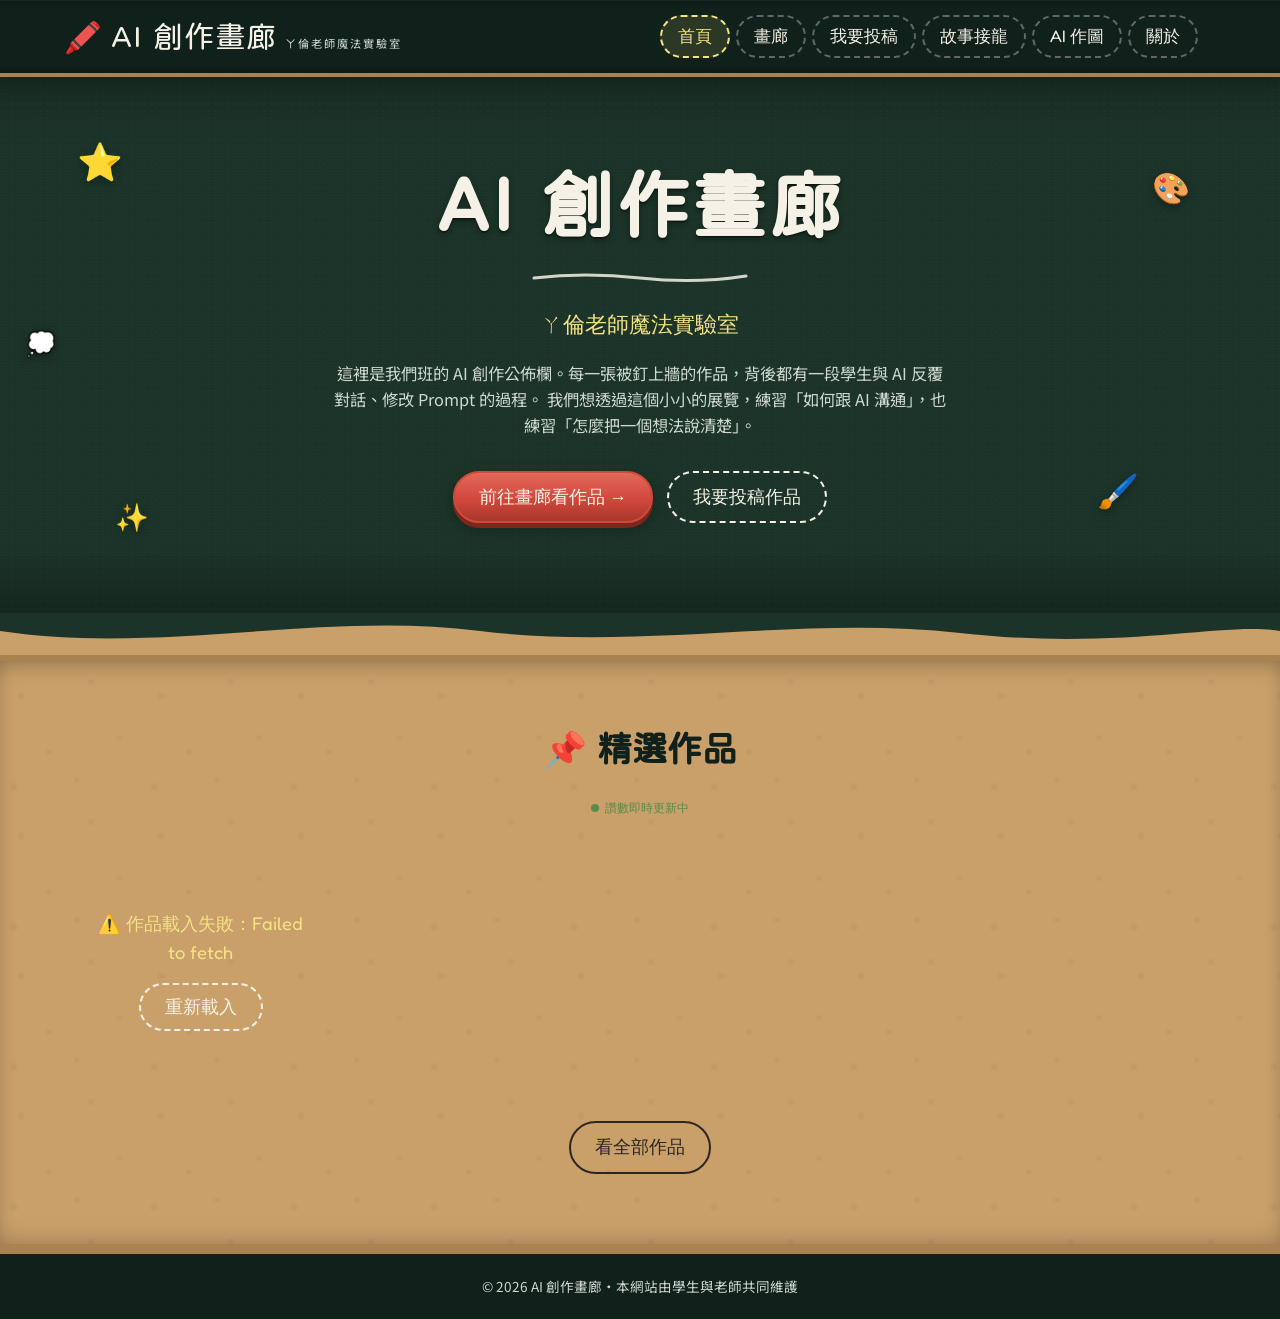
==== commit 744b7e74: "feat: add Google login, artwork privacy, class voting, storybooks, and AI image quotas" ====
--- a/index.html
+++ b/index.html
@@ -7,7 +7,7 @@
 <meta name="description" content="展示學生 AI 生成作品的教室公佈欄式畫廊，練習與 AI 協作創作、學習寫出好的 Prompt。">
 <link rel="preconnect" href="https://fonts.googleapis.com">
 <link rel="preconnect" href="https://fonts.gstatic.com" crossorigin>
-<link href="https://fonts.googleapis.com/css2?family=WDXL+Lubrifont+TC&family=Fredoka:wght@400;500;600;700&family=Noto+Sans+TC:wght@400;500;700;900&family=Nunito:wght@400;600;700&display=swap" rel="stylesheet">
+<link href="https://fonts.googleapis.com/css2?family=Huninn&family=Fredoka:wght@400;500;600;700&family=Noto+Sans+TC:wght@400;500;700;900&family=Nunito:wght@400;600;700&display=swap" rel="stylesheet">
 <link rel="stylesheet" href="css/style.css">
 </head>
 <body>
@@ -19,6 +19,8 @@
       <a class="nav-tab" data-page="home" href="index.html">首頁</a>
       <a class="nav-tab" data-page="gallery" href="gallery.html">畫廊</a>
       <a class="nav-tab" data-page="submit" href="submit.html">我要投稿</a>
+      <a class="nav-tab" data-page="story" href="story.html">故事接龍</a>
+      <a class="nav-tab" data-page="ai" href="ai.html">AI 作圖</a>
       <a class="nav-tab" data-page="about" href="about.html">關於</a>
     </nav>
   </div>
@@ -72,6 +74,8 @@
 <script src="js/config.js"></script>
 <script src="js/api.js"></script>
 <script src="js/main.js"></script>
+<script src="js/filters.js"></script>
+<script src="js/auth.js"></script>
 <script src="js/home.js"></script>
 </body>
 </html>
--- a/css/style.css
+++ b/css/style.css
@@ -27,10 +27,10 @@
   --shadow-lift: 0 18px 30px rgba(0, 0, 0, 0.32);
   --radius-note: 14px;
 
-  --font-display-zh: "WDXL Lubrifont TC", "Fredoka", cursive;
+  --font-display-zh: "Huninn", "Fredoka", cursive;
   --font-display-en: "Fredoka", cursive;
   --font-body: "Noto Sans TC", "Nunito", sans-serif;
-  --font-hand: "WDXL Lubrifont TC", cursive;
+  --font-hand: "Huninn", cursive;
 }
 
 * {
@@ -306,6 +306,7 @@
   font-family: var(--font-display-zh);
   color: var(--chalk-white);
   font-size: clamp(2.6rem, 6vw, 4.6rem);
+  letter-spacing: 0.03em;
   margin: 0 0 6px;
   text-shadow: 0 1px 0 rgba(0,0,0,0.25), 0 2px 0 rgba(0,0,0,0.2), 0 3px 6px rgba(0,0,0,0.35);
 }
@@ -912,7 +913,7 @@
 .steps-note {
   background: var(--paper);
   border-radius: 8px;
-  padding: 22px 26px;
+  padding: 18px 24px;
   box-shadow: var(--shadow-soft);
   margin-bottom: 30px;
   transform: rotate(-0.6deg);
@@ -920,8 +921,8 @@
 
 .steps-note h3 {
   font-family: var(--font-hand);
-  font-size: 1.5rem;
-  margin-top: 0;
+  font-size: 1.3rem;
+  margin: 0 0 10px;
 }
 
 .steps-note ol {
@@ -930,7 +931,62 @@
 }
 
 .steps-note li {
-  margin-bottom: 6px;
+  margin-bottom: 8px;
+  font-size: 0.92rem;
+  line-height: 1.5;
+}
+
+/* 小 ⓘ 提示：hover / focus 才展開詳細說明，平常保持版面簡潔 */
+.info-tip {
+  position: relative;
+  display: inline-flex;
+  align-items: center;
+  justify-content: center;
+  width: 16px;
+  height: 16px;
+  margin-left: 3px;
+  border-radius: 50%;
+  background: rgba(63, 126, 166, 0.15);
+  color: var(--pushpin-blue);
+  font-size: 0.7rem;
+  font-style: normal;
+  cursor: help;
+  vertical-align: middle;
+}
+
+.info-tip .tip-bubble {
+  display: none;
+  position: absolute;
+  bottom: 130%;
+  left: 50%;
+  transform: translateX(-50%);
+  width: 260px;
+  max-width: 70vw;
+  background: var(--ink);
+  color: var(--chalk-white);
+  font-size: 0.78rem;
+  line-height: 1.5;
+  padding: 10px 12px;
+  border-radius: 8px;
+  box-shadow: var(--shadow-lift);
+  z-index: 20;
+  text-align: left;
+}
+
+.info-tip .tip-bubble::after {
+  content: "";
+  position: absolute;
+  top: 100%;
+  left: 50%;
+  transform: translateX(-50%);
+  border: 6px solid transparent;
+  border-top-color: var(--ink);
+}
+
+.info-tip:hover .tip-bubble,
+.info-tip:focus .tip-bubble,
+.info-tip:focus-visible .tip-bubble {
+  display: block;
 }
 
 .submit-form {
@@ -1077,3 +1133,530 @@
   .filter-bar { flex-direction: column; align-items: stretch; }
   .modal-box { padding: 20px; }
 }
+
+/* ===================================================================
+   故事接龍投票遊戲（story.html）
+   =================================================================== */
+
+.story-msg {
+  text-align: center;
+  padding: 40px 20px;
+  color: #6b5f4c;
+  font-size: 1.05rem;
+}
+
+.story-msg a { color: var(--pushpin-blue); text-decoration: underline; }
+
+.story-msg-error { color: #7a2116; }
+
+.story-chain {
+  display: flex;
+  align-items: center;
+  gap: 6px;
+  overflow-x: auto;
+  padding: 20px 6px 30px;
+  perspective: 1200px;
+}
+
+.story-frame {
+  flex: 0 0 auto;
+  width: 190px;
+  background: var(--paper);
+  border-radius: var(--radius-note);
+  box-shadow: var(--shadow-soft);
+  padding: 10px 10px 12px;
+  transition: transform 0.2s ease;
+}
+
+.story-frame:hover {
+  transform: translateY(-5px) rotate(-1deg) scale(1.02);
+  box-shadow: var(--shadow-lift);
+}
+
+.story-frame-number {
+  font-family: var(--font-hand);
+  font-size: 0.85rem;
+  color: var(--pushpin-red);
+  margin-bottom: 4px;
+}
+
+.story-frame-img {
+  width: 100%;
+  aspect-ratio: 1 / 1;
+  border-radius: 6px;
+  overflow: hidden;
+  background: var(--kraft-dark);
+}
+
+.story-frame-img img { width: 100%; height: 100%; object-fit: cover; }
+.story-frame-broken { object-fit: contain; padding: 10px; }
+
+.story-frame-caption {
+  margin-top: 8px;
+  font-size: 0.82rem;
+  display: flex;
+  flex-wrap: wrap;
+  align-items: center;
+  gap: 6px;
+}
+
+.story-frame-votes {
+  font-size: 0.72rem;
+  color: #8a6512;
+  background: #fdf1cf;
+  padding: 2px 7px;
+  border-radius: 10px;
+  white-space: nowrap;
+}
+
+.story-arrow {
+  flex: 0 0 auto;
+  font-size: 1.6rem;
+  color: var(--cork-dark);
+  padding: 0 4px;
+}
+
+.story-round-grid {
+  display: grid;
+  grid-template-columns: repeat(auto-fill, minmax(210px, 1fr));
+  gap: 26px;
+  margin-top: 18px;
+}
+
+.story-vote-card {
+  background: var(--paper);
+  border-radius: var(--radius-note);
+  box-shadow: var(--shadow-soft);
+  padding: 12px 12px 16px;
+  text-align: center;
+  transition: transform 0.2s ease, box-shadow 0.2s ease;
+  border: 2px solid transparent;
+}
+
+.story-vote-card:hover { transform: translateY(-4px); box-shadow: var(--shadow-lift); }
+.story-vote-card.is-my-vote { border-color: var(--pushpin-green); }
+
+.story-vote-img {
+  width: 100%;
+  aspect-ratio: 1 / 1;
+  border-radius: 6px;
+  overflow: hidden;
+  background: var(--kraft-dark);
+  margin-bottom: 8px;
+}
+.story-vote-img img { width: 100%; height: 100%; object-fit: cover; }
+
+.story-vote-info {
+  display: flex;
+  justify-content: center;
+  align-items: center;
+  gap: 6px;
+  flex-wrap: wrap;
+  font-size: 0.9rem;
+  margin-bottom: 8px;
+}
+
+.vote-bar-track {
+  width: 100%;
+  height: 10px;
+  border-radius: 6px;
+  background: var(--kraft-dark);
+  overflow: hidden;
+  margin-bottom: 4px;
+}
+
+.vote-bar-fill {
+  height: 100%;
+  background: linear-gradient(90deg, var(--pushpin-yellow), var(--pushpin-red));
+  transition: width 0.4s ease;
+}
+
+.vote-count-label {
+  font-size: 0.78rem;
+  color: #6b5f4c;
+  margin-bottom: 10px;
+}
+
+.vote-btn { width: 100%; font-size: 0.95rem; padding: 8px 16px; }
+.vote-btn:disabled {
+  background: var(--pushpin-green);
+  border-color: var(--pushpin-green);
+  box-shadow: none;
+  cursor: default;
+  opacity: 0.9;
+}
+
+.my-story-section {
+  position: relative;
+  overflow: hidden;
+  background:
+    /* 柔和的彩色光暈，讓畫面更有故事書氣氛 */
+    radial-gradient(circle at 12% 16%, rgba(63,126,166,0.16) 0, transparent 34%),
+    radial-gradient(circle at 88% 20%, rgba(209,72,59,0.12) 0, transparent 32%),
+    radial-gradient(circle at 80% 84%, rgba(92,138,74,0.16) 0, transparent 34%),
+    radial-gradient(circle at 20% 88%, rgba(219,165,44,0.16) 0, transparent 34%),
+    /* 底色暖暖的紙張漸層 */
+    linear-gradient(160deg, #fdf8ee 0%, #fbeede 46%, #f5f2e3 100%);
+}
+
+/* 細點點紋理，像故事書的內頁 */
+.my-story-section::before {
+  content: "";
+  position: absolute;
+  inset: 0;
+  background-image: radial-gradient(rgba(169,130,79,0.16) 1.5px, transparent 1.6px);
+  background-size: 24px 24px;
+  opacity: 0.55;
+  pointer-events: none;
+  z-index: 0;
+}
+
+/* 右上 / 左下角落的手繪感光暈，增加活潑度 */
+.my-story-section::after {
+  content: "";
+  position: absolute;
+  inset: 0;
+  background:
+    radial-gradient(circle at 50% -6%, rgba(255,255,255,0.65) 0, transparent 45%),
+    radial-gradient(circle at 96% 8%, rgba(244,226,133,0.35) 0, transparent 18%),
+    radial-gradient(circle at 4% 96%, rgba(63,126,166,0.18) 0, transparent 20%);
+  pointer-events: none;
+  z-index: 0;
+}
+
+/* 讓內容浮在上面兩層裝飾之上 */
+.my-story-section > .container {
+  position: relative;
+  z-index: 1;
+}
+
+/* 「我的故事本」標題做成一張貼在頁面上的小標籤 */
+.my-story-heading {
+  display: table;
+  margin: 0 auto 34px;
+  padding: 8px 26px;
+  transform: rotate(-1.2deg);
+  background: linear-gradient(180deg, #fffdf6, #fbefd6);
+  border: 2px dashed var(--cork-dark);
+  border-radius: 16px;
+  box-shadow: 0 6px 14px rgba(120, 90, 40, 0.18);
+}
+
+/* ===================================================================
+   我的故事本（story.html 個人拖曳故事版，純前端 localStorage）
+   =================================================================== */
+
+.my-story-pool {
+  display: flex;
+  gap: 20px;
+  overflow-x: auto;
+  padding: 16px 10px 26px;
+}
+
+.my-story-pool-item {
+  flex: 0 0 auto;
+  width: 112px;
+  cursor: grab;
+  position: relative;
+  text-align: center;
+  background: #fff;
+  padding: 8px 8px 22px;
+  border-radius: 4px;
+  box-shadow: 0 4px 10px rgba(60, 45, 20, 0.25);
+  transition: transform 0.2s ease, box-shadow 0.2s ease;
+}
+
+.my-story-pool-item:nth-child(odd) { transform: rotate(-3deg); }
+.my-story-pool-item:nth-child(even) { transform: rotate(2.5deg); }
+
+.my-story-pool-item:hover {
+  transform: rotate(0deg) translateY(-6px) scale(1.06);
+  box-shadow: 0 10px 18px rgba(60, 45, 20, 0.32);
+  z-index: 3;
+}
+
+.my-story-pool-item img {
+  width: 96px;
+  height: 96px;
+  object-fit: cover;
+  border-radius: 2px;
+  display: block;
+}
+
+.pool-item-add {
+  position: absolute;
+  top: -8px;
+  right: -8px;
+  width: 26px;
+  height: 26px;
+  border-radius: 50%;
+  background: radial-gradient(circle at 32% 28%, #ef8f83 0%, var(--pushpin-red) 55%, #7c261c 100%);
+  color: #fff;
+  display: flex;
+  align-items: center;
+  justify-content: center;
+  font-size: 1rem;
+  font-weight: 700;
+  cursor: pointer;
+  box-shadow: 0 3px 5px rgba(0,0,0,0.35);
+  transition: transform 0.15s ease;
+}
+
+.pool-item-add:hover { transform: scale(1.2) rotate(10deg); }
+
+.pool-item-name {
+  font-size: 0.75rem;
+  margin-top: 6px;
+  color: #5b4f3f;
+  white-space: nowrap;
+  overflow: hidden;
+  text-overflow: ellipsis;
+  font-family: var(--font-hand);
+}
+
+.my-story-board {
+  position: relative;
+  background: repeating-linear-gradient(
+      transparent, transparent 27px, rgba(63,126,166,0.08) 28px
+    ),
+    #fffdf6;
+  border-radius: 14px;
+  padding: 22px 20px 26px;
+  margin-top: 28px;
+  box-shadow: var(--shadow-lift);
+  border: 1px solid rgba(0,0,0,0.06);
+}
+
+.my-story-board::before {
+  /* 貼在角落的紙膠帶裝飾，每個故事版顏色不同 */
+  content: "";
+  position: absolute;
+  top: -12px;
+  left: 28px;
+  width: 70px;
+  height: 24px;
+  background: var(--pushpin-yellow);
+  opacity: 0.85;
+  transform: rotate(-6deg);
+  box-shadow: 0 2px 3px rgba(0,0,0,0.2);
+}
+
+.my-story-board:nth-child(2)::before { background: var(--pushpin-blue); left: auto; right: 32px; transform: rotate(7deg); }
+.my-story-board:nth-child(3)::before { background: var(--pushpin-green); transform: rotate(4deg); }
+
+.my-board-header {
+  display: flex;
+  justify-content: space-between;
+  align-items: center;
+  margin-bottom: 14px;
+}
+
+.my-board-title {
+  font-family: var(--font-hand);
+  font-size: 1.3rem;
+  color: var(--ink);
+}
+
+.my-board-delete {
+  background: none;
+  border: none;
+  color: #7a2116;
+  font-size: 0.78rem;
+  cursor: pointer;
+  text-decoration: underline;
+  opacity: 0.75;
+}
+.my-board-delete:hover { opacity: 1; }
+
+.my-story-board-dropzone {
+  display: flex;
+  flex-wrap: wrap;
+  align-items: flex-start;
+  gap: 20px;
+  min-height: 150px;
+  border-radius: 10px;
+  padding: 14px;
+  border: 2px dashed rgba(63, 126, 166, 0.35);
+  transition: background 0.15s ease, border-color 0.15s ease;
+}
+
+.my-story-board-dropzone.is-drag-over {
+  background: rgba(63, 126, 166, 0.12);
+  border-color: var(--pushpin-blue);
+}
+
+.my-board-empty {
+  color: #a5987f;
+  font-size: 0.88rem;
+  margin: auto;
+  padding: 30px 16px;
+  text-align: center;
+  font-family: var(--font-hand);
+}
+
+.my-story-frame {
+  width: 148px;
+  background: #fff;
+  border-radius: 4px;
+  box-shadow: 0 5px 12px rgba(60, 45, 20, 0.3);
+  padding: 8px 8px 10px;
+  position: relative;
+  cursor: grab;
+  transition: transform 0.2s ease, box-shadow 0.2s ease;
+}
+
+.my-story-frame:nth-child(odd) { transform: rotate(2deg); }
+.my-story-frame:nth-child(even) { transform: rotate(-2deg); }
+
+.my-story-frame:hover {
+  transform: rotate(0deg) translateY(-4px) scale(1.04);
+  box-shadow: 0 10px 18px rgba(60, 45, 20, 0.38);
+  z-index: 3;
+}
+
+.my-story-frame .story-frame-img {
+  width: 100%;
+  aspect-ratio: 1 / 1;
+  border-radius: 2px;
+  overflow: hidden;
+  background: var(--kraft-dark);
+}
+.my-story-frame .story-frame-img img { width: 100%; height: 100%; object-fit: cover; }
+
+.my-story-frame .story-frame-caption {
+  font-family: var(--font-hand);
+  font-size: 0.95rem;
+  margin-top: 6px;
+  text-align: center;
+}
+
+.my-frame-remove {
+  position: absolute;
+  top: -10px;
+  right: -10px;
+  width: 24px;
+  height: 24px;
+  border-radius: 50%;
+  background: #7a2116;
+  color: #fff;
+  border: 2px solid #fff;
+  cursor: pointer;
+  font-size: 0.9rem;
+  line-height: 1;
+  box-shadow: 0 2px 4px rgba(0,0,0,0.3);
+}
+
+.my-frame-caption-input {
+  width: 100%;
+  margin-top: 8px;
+  font-size: 0.78rem;
+  padding: 5px 8px;
+  border: 1px dashed var(--pushpin-blue);
+  background: rgba(63, 126, 166, 0.06);
+  border-radius: 6px;
+  font-family: var(--font-body);
+}
+.my-frame-caption-input:focus {
+  outline: none;
+  border-style: solid;
+  background: #fff;
+}
+
+/* ===================================================================
+   v2 新增樣式：登入狀態、隱私可見度、投稿頁上傳/我的投稿、
+   故事接龍即時票況、榮譽榜、故事本頁籤
+   =================================================================== */
+
+.auth-slot {
+  display: flex;
+  align-items: center;
+  gap: 8px;
+  margin-left: 12px;
+  flex-wrap: wrap;
+}
+.auth-nickname {
+  color: #f5f1e6;
+  font-family: var(--font-hand);
+  font-size: 0.95rem;
+  white-space: nowrap;
+}
+.google-signin-btn { display: inline-block; }
+
+.visibility-badge {
+  position: absolute;
+  left: 8px;
+  bottom: 8px;
+  background: rgba(0, 0, 0, 0.55);
+  color: #fff;
+  font-size: 0.7rem;
+  padding: 2px 8px;
+  border-radius: 999px;
+  z-index: 2;
+}
+
+.visibility-options {
+  display: flex;
+  flex-direction: column;
+  gap: 8px;
+}
+.visibility-option {
+  display: flex;
+  align-items: baseline;
+  gap: 10px;
+  padding: 10px 12px;
+  border: 2px solid var(--kraft);
+  border-radius: 8px;
+  cursor: pointer;
+}
+.visibility-option input { margin: 0; }
+.visibility-option small { color: var(--ink-soft); flex-basis: 100%; }
+.visibility-option.disabled { opacity: 0.45; cursor: not-allowed; }
+
+.image-mode-btn.active { background: var(--pushpin-blue); color: #fff; }
+
+.my-submissions-grid {
+  display: grid;
+  grid-template-columns: repeat(auto-fill, minmax(220px, 1fr));
+  gap: 20px;
+}
+.submission-card { text-align: left; }
+.form-msg-inline {
+  font-size: 0.8rem;
+  min-height: 1.2em;
+  margin-top: 6px;
+  color: var(--ink-soft);
+}
+
+.standings-list { display: flex; flex-direction: column; gap: 10px; max-width: 640px; margin: 0 auto; }
+.standings-row {
+  display: flex;
+  align-items: center;
+  gap: 12px;
+  background: #fff;
+  border-radius: 8px;
+  padding: 8px 12px;
+  box-shadow: var(--shadow-soft);
+}
+.standings-rank { width: 28px; text-align: center; font-weight: 700; }
+.standings-thumb { width: 40px; height: 40px; border-radius: 6px; object-fit: cover; }
+.standings-name { flex: 1; font-family: var(--font-hand); }
+.standings-votes { color: var(--ink-soft); font-size: 0.85rem; white-space: nowrap; }
+
+.honor-round { max-width: 720px; margin: 0 auto 18px; }
+.honor-round-date { text-align: center; color: var(--ink-soft); font-size: 0.85rem; margin-bottom: 8px; }
+.honor-round-entries { display: flex; gap: 14px; justify-content: center; flex-wrap: wrap; }
+.honor-entry {
+  background: #fff;
+  border-radius: 10px;
+  padding: 10px;
+  text-align: center;
+  box-shadow: var(--shadow-soft);
+  width: 120px;
+}
+.honor-entry img { width: 100%; aspect-ratio: 1; object-fit: cover; border-radius: 6px; margin-bottom: 6px; }
+.honor-rank { font-size: 1.3rem; }
+.honor-name { display: block; font-family: var(--font-hand); font-size: 0.85rem; }
+.honor-votes { display: block; color: var(--ink-soft); font-size: 0.75rem; }
+
+#book-tabs .book-tab-btn { font-family: var(--font-hand); }
+.save-status { min-height: 1.4em; }
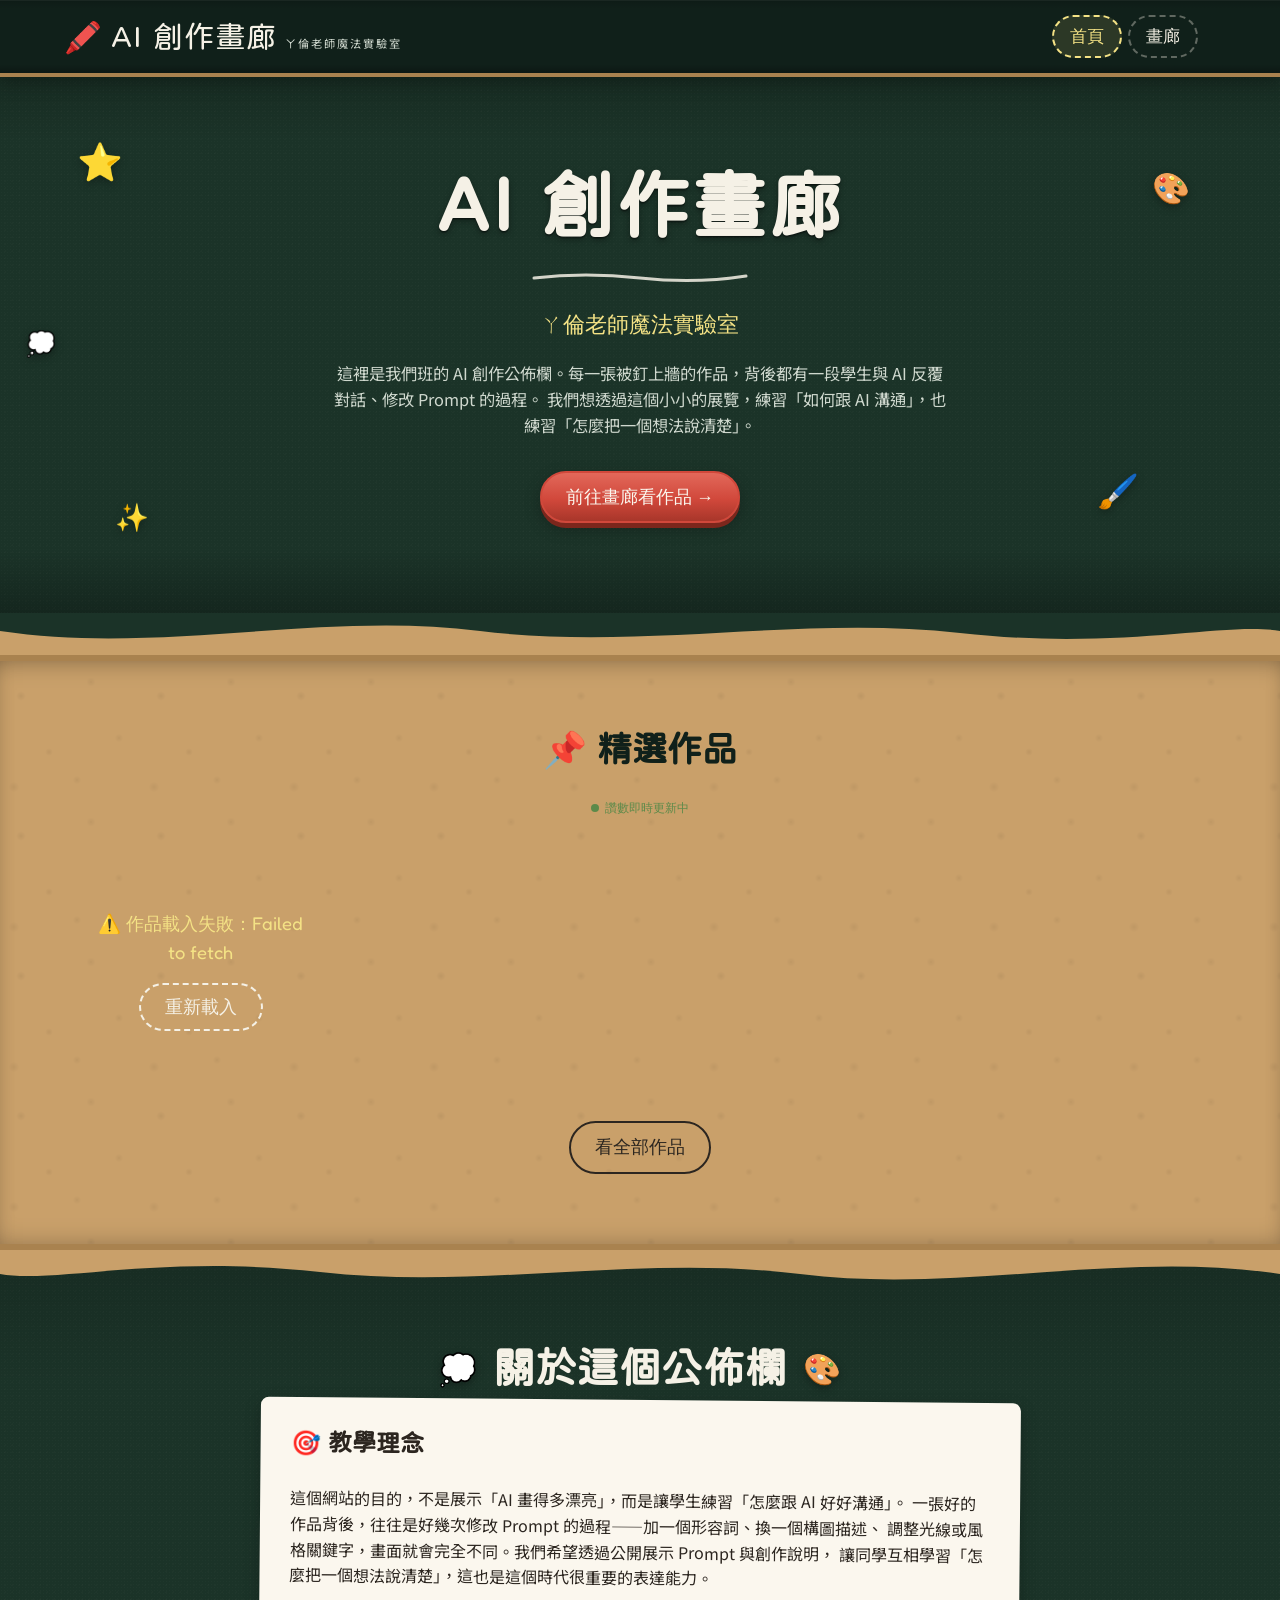
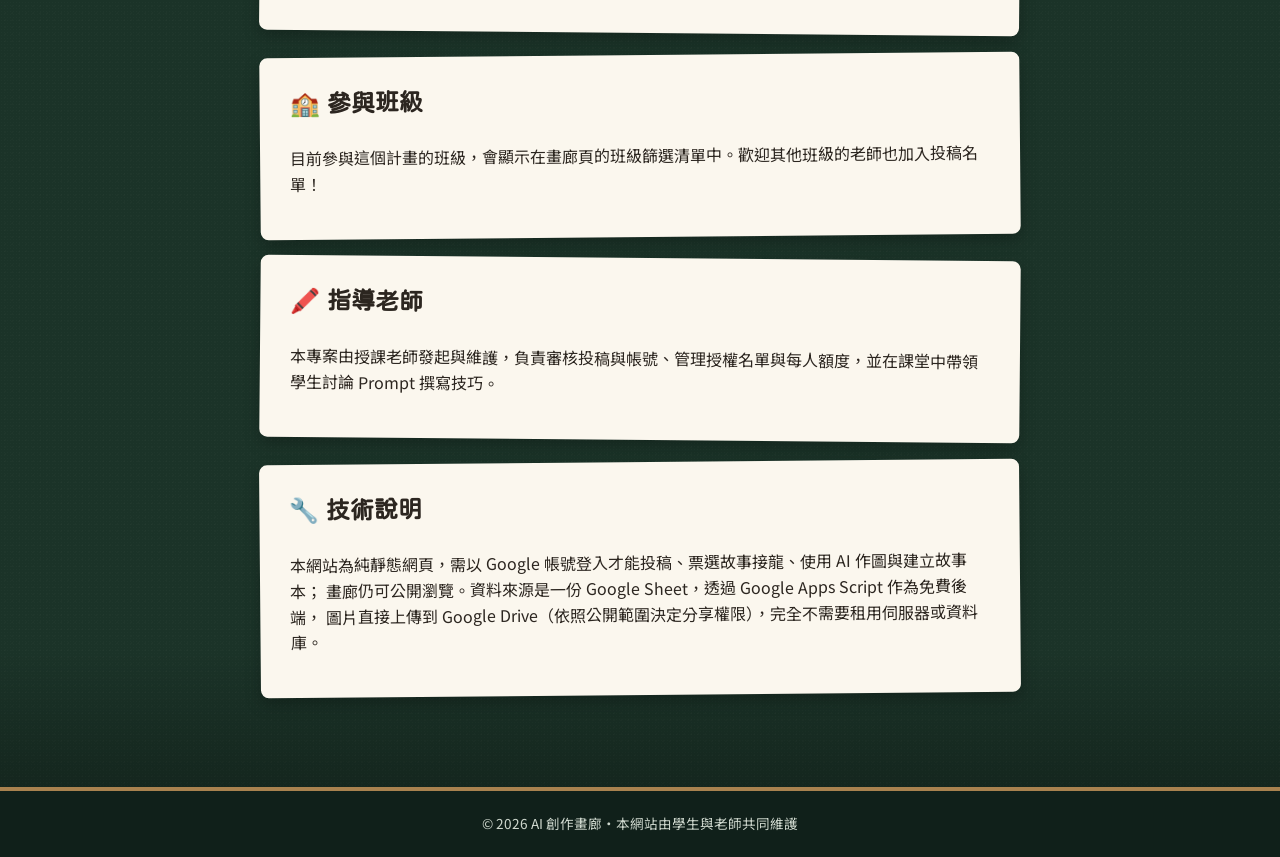
==== commit 4c027ecf: "ai generate issue" ====
--- a/index.html
+++ b/index.html
@@ -16,12 +16,11 @@
   <div class="container">
     <a href="index.html" class="brand"><span class="brand-icon">🖍️</span> AI 創作畫廊<small>ㄚ倫老師魔法實驗室</small></a>
     <nav class="nav-tabs">
-      <a class="nav-tab" data-page="home" href="index.html">首頁</a>
+      <a class="nav-tab active" data-page="home" href="index.html">首頁</a>
       <a class="nav-tab" data-page="gallery" href="gallery.html">畫廊</a>
-      <a class="nav-tab" data-page="submit" href="submit.html">我要投稿</a>
-      <a class="nav-tab" data-page="story" href="story.html">故事接龍</a>
-      <a class="nav-tab" data-page="ai" href="ai.html">AI 作圖</a>
-      <a class="nav-tab" data-page="about" href="about.html">關於</a>
+      <a class="nav-tab auth-only" data-page="submit" href="submit.html">我的頁面</a>
+      <a class="nav-tab auth-only" data-page="ai" href="ai.html">AI 作圖</a>
+      <a class="nav-tab auth-only" data-page="story" href="story.html">故事接龍</a>
     </nav>
   </div>
 </header>
@@ -44,7 +43,7 @@
     </p>
     <div class="btn-row" style="justify-content:center;">
       <a href="gallery.html" class="btn btn-pin">前往畫廊看作品 →</a>
-      <a href="submit.html" class="btn btn-chalk">我要投稿作品</a>
+      <a href="submit.html" class="btn btn-chalk auth-only">前往我的頁面</a>
     </div>
   </div>
 </section>
@@ -65,6 +64,49 @@
   </div>
 </section>
 
+<section class="blackboard-bg" id="about">
+  <!-- 波浪要放在深色區塊「裡面」，透明的那一半才會露出黑板底色，接縫才不會出現一條淺色帶 -->
+  <svg class="wave-divider wave-flip" viewBox="0 0 1200 44" preserveAspectRatio="none" xmlns="http://www.w3.org/2000/svg">
+    <path d="M0,20 C150,44 300,0 450,20 C600,40 750,4 900,22 C1050,40 1150,10 1200,20 L1200,44 L0,44 Z" style="fill:var(--cork);"/>
+  </svg>
+  <div class="container about-wrap" style="padding:30px 0 70px;">
+    <div class="page-hero-row">
+      <span class="page-hero-emoji" aria-hidden="true">💭</span>
+      <h1>關於這個公佈欄</h1>
+      <span class="page-hero-emoji" aria-hidden="true">🎨</span>
+    </div>
+
+    <div class="about-card">
+      <h3>🎯 教學理念</h3>
+      <p>
+        這個網站的目的，不是展示「AI 畫得多漂亮」，而是讓學生練習「怎麼跟 AI 好好溝通」。
+        一張好的作品背後，往往是好幾次修改 Prompt 的過程——加一個形容詞、換一個構圖描述、
+        調整光線或風格關鍵字，畫面就會完全不同。我們希望透過公開展示 Prompt 與創作說明，
+        讓同學互相學習「怎麼把一個想法說清楚」，這也是這個時代很重要的表達能力。
+      </p>
+    </div>
+
+    <div class="about-card">
+      <h3>🏫 參與班級</h3>
+      <p>目前參與這個計畫的班級，會顯示在畫廊頁的班級篩選清單中。歡迎其他班級的老師也加入投稿名單！</p>
+    </div>
+
+    <div class="about-card">
+      <h3>🖍️ 指導老師</h3>
+      <p>本專案由授課老師發起與維護，負責審核投稿與帳號、管理授權名單與每人額度，並在課堂中帶領學生討論 Prompt 撰寫技巧。</p>
+    </div>
+
+    <div class="about-card">
+      <h3>🔧 技術說明</h3>
+      <p>
+        本網站為純靜態網頁，需以 Google 帳號登入才能投稿、票選故事接龍、使用 AI 作圖與建立故事本；
+        畫廊仍可公開瀏覽。資料來源是一份 Google Sheet，透過 Google Apps Script 作為免費後端，
+        圖片直接上傳到 Google Drive（依照公開範圍決定分享權限），完全不需要租用伺服器或資料庫。
+      </p>
+    </div>
+  </div>
+</section>
+
 <footer class="site-footer">
   <div class="container">
     © <span id="footer-year"></span> AI 創作畫廊・本網站由學生與老師共同維護
--- a/css/style.css
+++ b/css/style.css
@@ -183,9 +183,15 @@
 
 .nav-tabs {
   display: flex;
+  align-items: center;
   gap: 6px;
-  flex-wrap: wrap;
-}
+  flex-wrap: nowrap;
+  overflow-x: auto;
+  scrollbar-width: thin;
+  max-width: 100%;
+}
+
+.nav-tab { flex: 0 0 auto; }
 
 .nav-tab {
   font-family: var(--font-display-en);
@@ -1021,6 +1027,21 @@
   color: var(--ink);
 }
 
+.form-row input[type="checkbox"],
+.form-row input[type="radio"] {
+  width: auto;
+  padding: 0;
+  border: none;
+  vertical-align: middle;
+}
+
+.form-row label:has(input[type="checkbox"]),
+.form-row label:has(input[type="radio"]) {
+  display: flex;
+  align-items: center;
+  gap: 8px;
+}
+
 .form-row textarea {
   resize: vertical;
   min-height: 90px;
@@ -1572,7 +1593,9 @@
   align-items: center;
   gap: 8px;
   margin-left: 12px;
-  flex-wrap: wrap;
+  flex-wrap: nowrap;
+  flex: 0 0 auto;
+  white-space: nowrap;
 }
 .auth-nickname {
   color: #f5f1e6;
@@ -1660,3 +1683,153 @@
 
 #book-tabs .book-tab-btn { font-family: var(--font-hand); }
 .save-status { min-height: 1.4em; }
+
+.reference-option { cursor: pointer; border: 2px solid transparent; }
+.reference-option.selected { border-color: var(--pushpin-green); box-shadow: 0 0 0 2px rgba(107,160,67,0.3); }
+
+/* 公開範圍：hover/focus 顯示說明的小 tooltip，取代常駐的說明文字 */
+.info-tooltip {
+  position: relative;
+  display: inline-flex;
+  align-items: center;
+  justify-content: center;
+  margin-left: 6px;
+  width: 18px;
+  height: 18px;
+  border-radius: 50%;
+  background: rgba(0,0,0,0.08);
+  color: var(--ink-soft);
+  font-size: 0.75rem;
+  cursor: help;
+}
+.info-tooltip .tooltip-text {
+  visibility: hidden;
+  opacity: 0;
+  transition: opacity 0.15s ease;
+  position: absolute;
+  left: 0;
+  top: 130%;
+  z-index: 5;
+  width: 230px;
+  background: #2b2b2b;
+  color: #fff;
+  padding: 8px 10px;
+  border-radius: 6px;
+  font-size: 0.78rem;
+  line-height: 1.5;
+  box-shadow: 0 4px 12px rgba(0,0,0,0.25);
+  pointer-events: none;
+}
+.info-tooltip:hover .tooltip-text,
+.info-tooltip:focus .tooltip-text { visibility: visible; opacity: 1; }
+
+/* 常用標籤快選 chip */
+.tag-chip-row {
+  display: flex;
+  flex-wrap: nowrap;
+  gap: 6px;
+  margin-top: 8px;
+  overflow-x: auto;
+  padding-bottom: 4px;
+  scrollbar-width: thin;
+}
+.tag-chip-row .tag-chip { flex: 0 0 auto; }
+.tag-chip {
+  border: 1.5px solid var(--kraft);
+  background: #fff;
+  border-radius: 999px;
+  padding: 3px 12px;
+  font-size: 0.8rem;
+  cursor: pointer;
+  color: var(--ink-soft);
+  transition: all 0.15s ease;
+}
+.tag-chip:hover { border-color: var(--pushpin-blue); }
+.tag-chip.active { background: var(--pushpin-blue); border-color: var(--pushpin-blue); color: #fff; }
+
+/* 私人圖片非同步載入中的簡單提示（Api.setImageSrc 使用） */
+.img-loading {
+  min-height: 60px;
+  background: repeating-linear-gradient(45deg, #eee, #eee 10px, #f5f5f5 10px, #f5f5f5 20px);
+  animation: img-loading-pulse 1.2s ease-in-out infinite;
+}
+@keyframes img-loading-pulse {
+  0%, 100% { opacity: 0.6; }
+  50% { opacity: 1; }
+}
+
+/* ===================================================================
+   需要登入才顯示的元素（導覽列分頁、首頁按鈕…）
+   未登入一律隱藏，Auth 登入成功後會在 <body> 加上 .is-logged-in
+   =================================================================== */
+.auth-only { display: none !important; }
+body.is-logged-in .auth-only { display: inline-block !important; }
+
+/* 首頁下方的「關於」區塊：上緣的波浪要上下翻轉才會接得順（由 cork 過渡回黑板色） */
+.wave-flip {
+  transform: rotate(180deg);
+  display: block;
+  margin-top: 0;
+  margin-bottom: 10px;
+}
+
+/* ===================================================================
+   AI 作圖：歷史 Prompt 下拉、產生結果視窗
+   =================================================================== */
+.prompt-history-row {
+  display: flex;
+  align-items: center;
+  gap: 8px;
+  flex-wrap: wrap;
+  margin-bottom: 8px;
+}
+
+.prompt-history-row select {
+  flex: 1;
+  min-width: 220px;
+  padding: 8px 10px;
+  border-radius: 8px;
+  border: 2px solid #d8cdb4;
+  background: #fffdf6;
+  color: var(--ink);
+  font-size: 0.95rem;
+  font-family: inherit;
+}
+
+.ai-result-modal .modal-box { max-width: 620px; padding: 26px 26px 30px; }
+
+.ai-result-img-frame {
+  background: #12241d;
+  border-radius: 12px;
+  padding: 14px;
+  display: flex;
+  align-items: center;
+  justify-content: center;
+  min-height: 220px;
+}
+
+.ai-result-img-frame img {
+  max-width: 100%;
+  max-height: 58vh;
+  border-radius: 8px;
+  display: block;
+}
+
+.ai-result-prompt {
+  width: 100%;
+  margin-top: 6px;
+  padding: 12px 14px;
+  border-radius: 10px;
+  border: 2px dashed #cbbfa2;
+  background: #fffdf6;
+  color: var(--ink);
+  font-size: 0.95rem;
+  line-height: 1.7;
+  white-space: pre-wrap;
+  resize: vertical;
+  font-family: inherit;
+}
+
+@media (max-width: 560px) {
+  .ai-result-modal .modal-box { padding: 22px 16px 26px; }
+}
